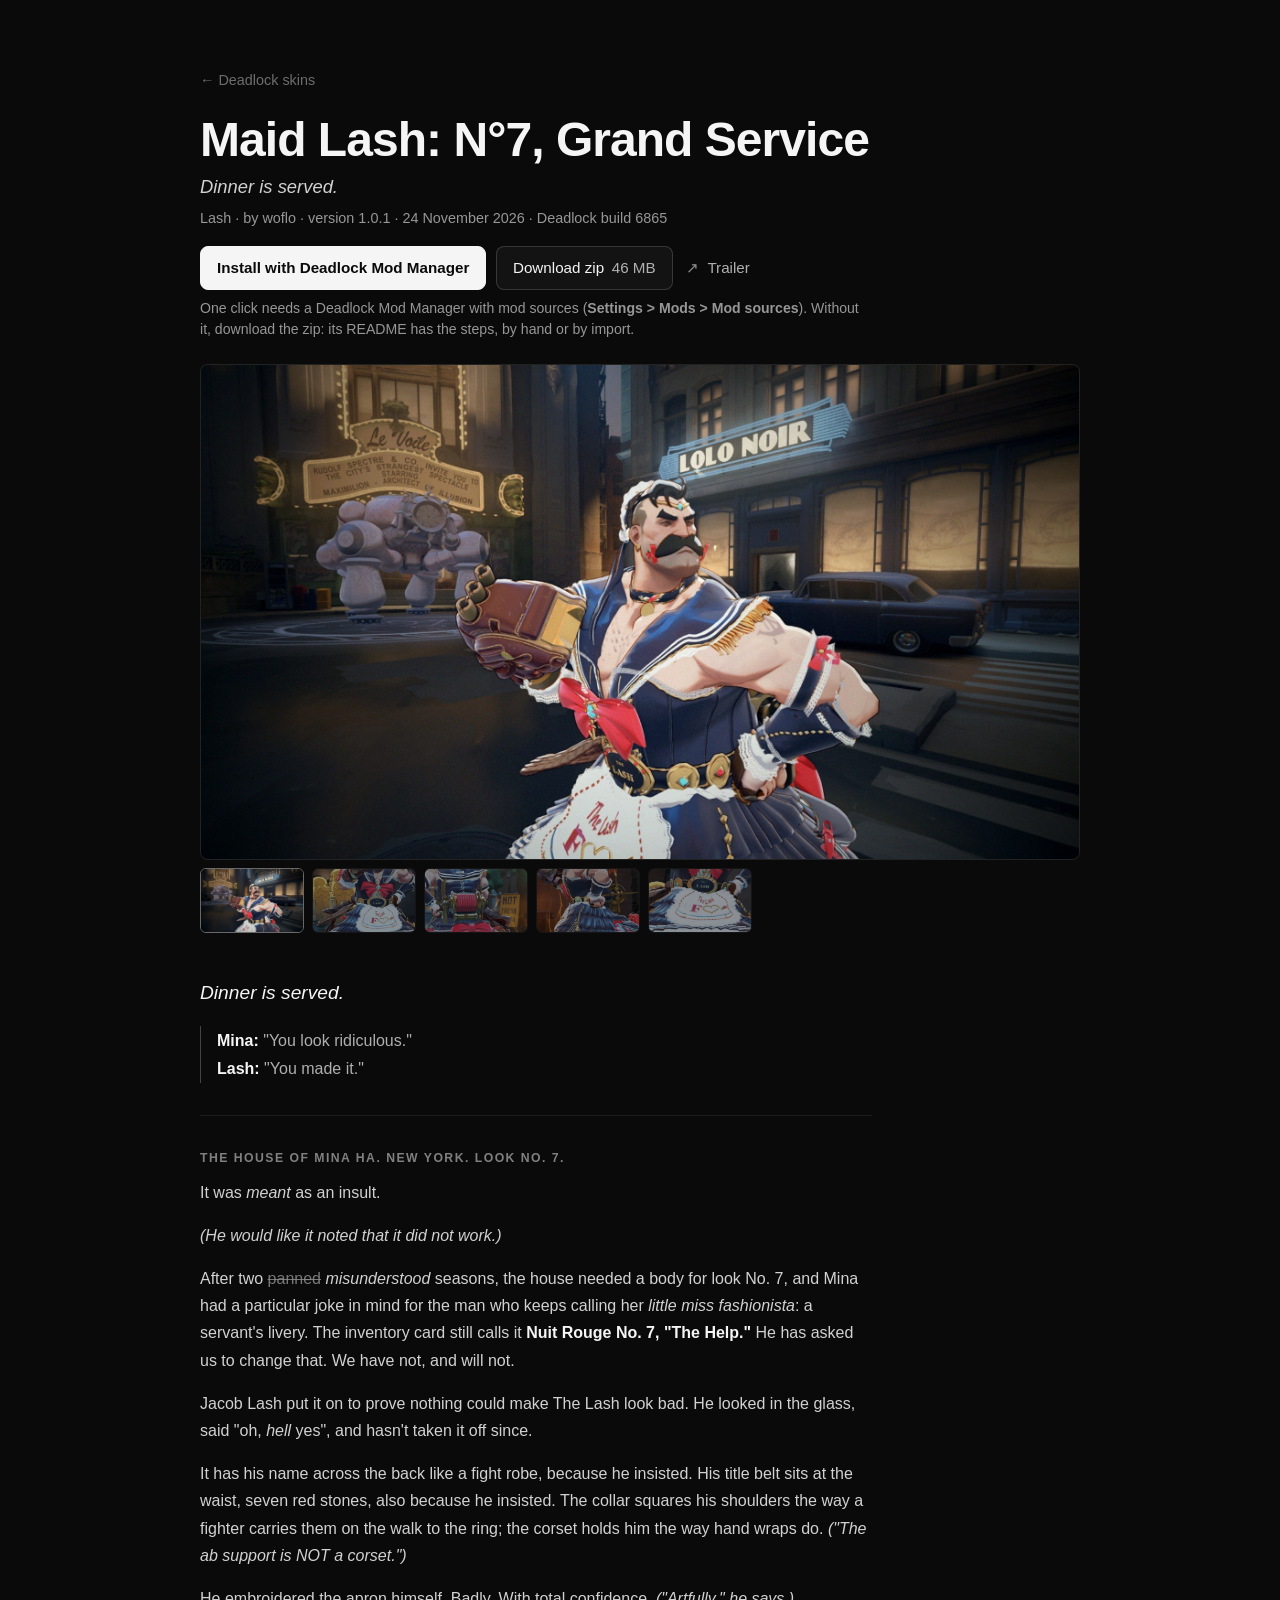
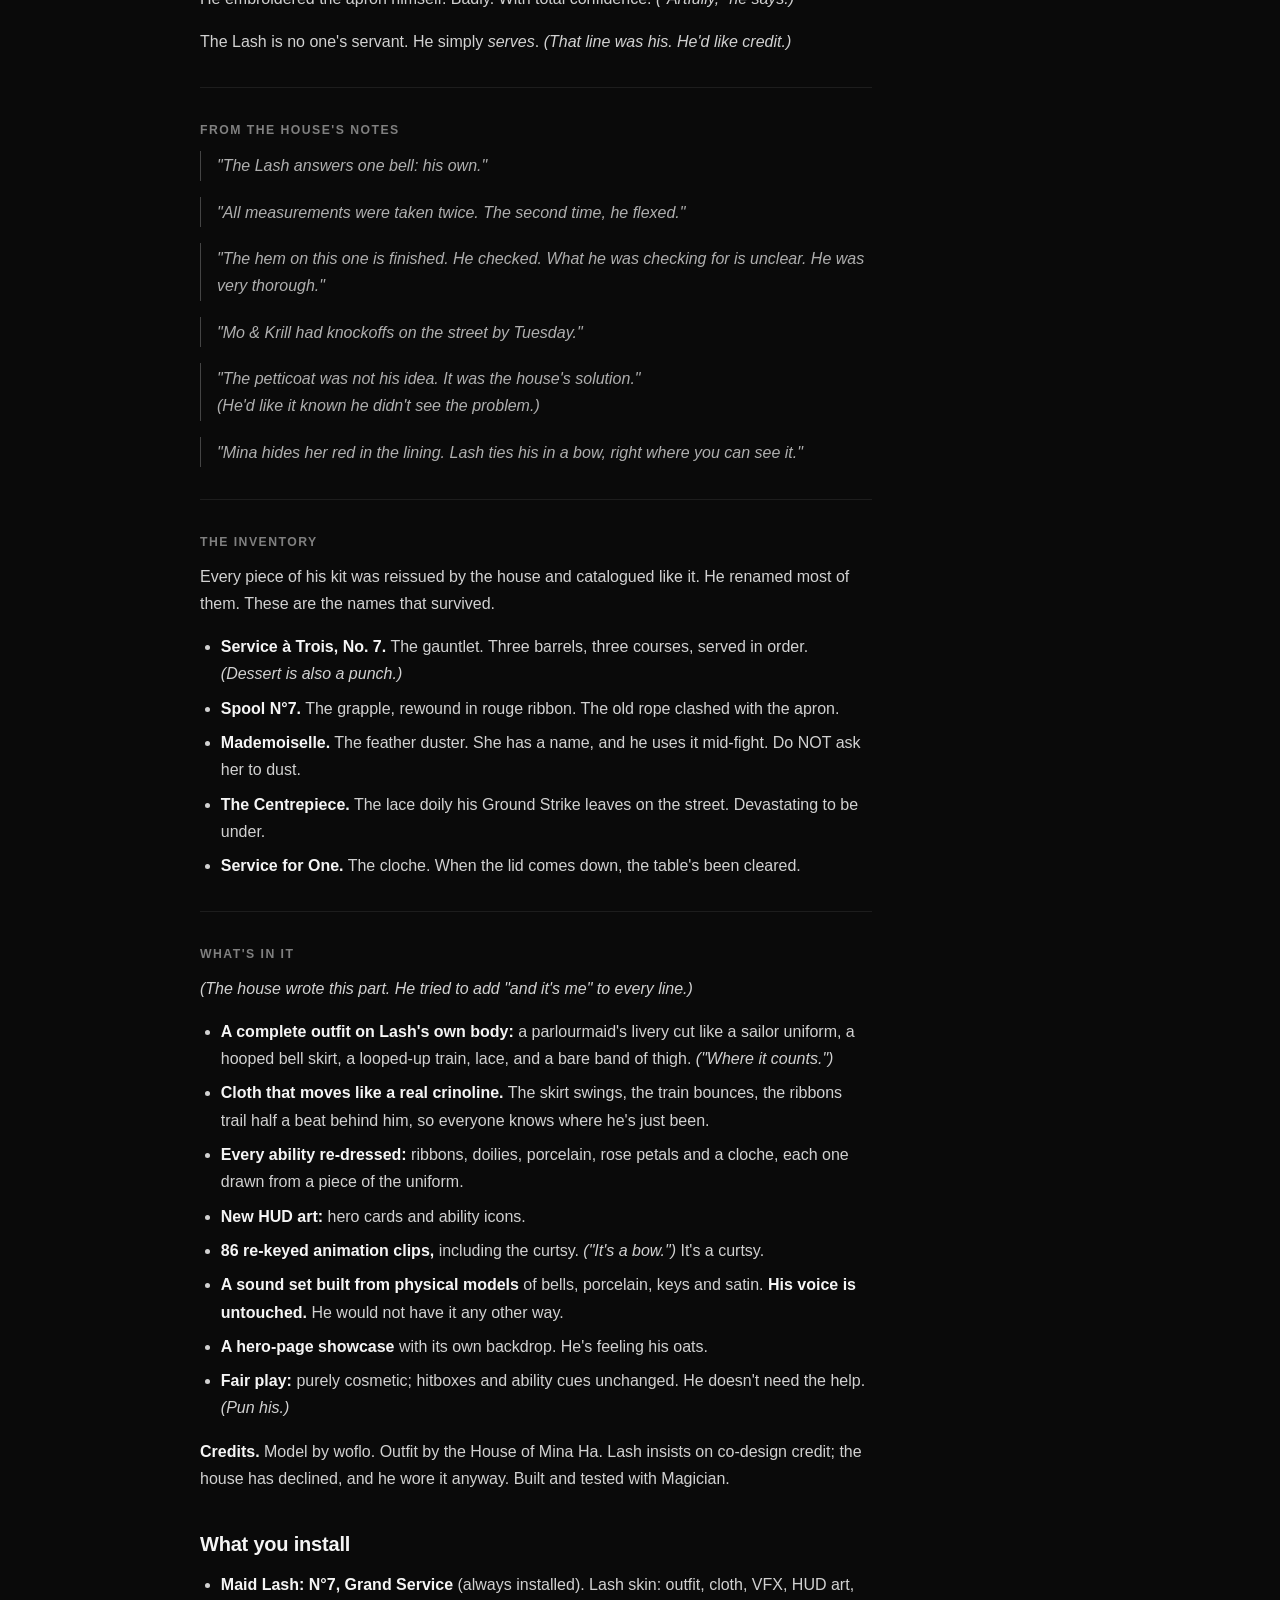
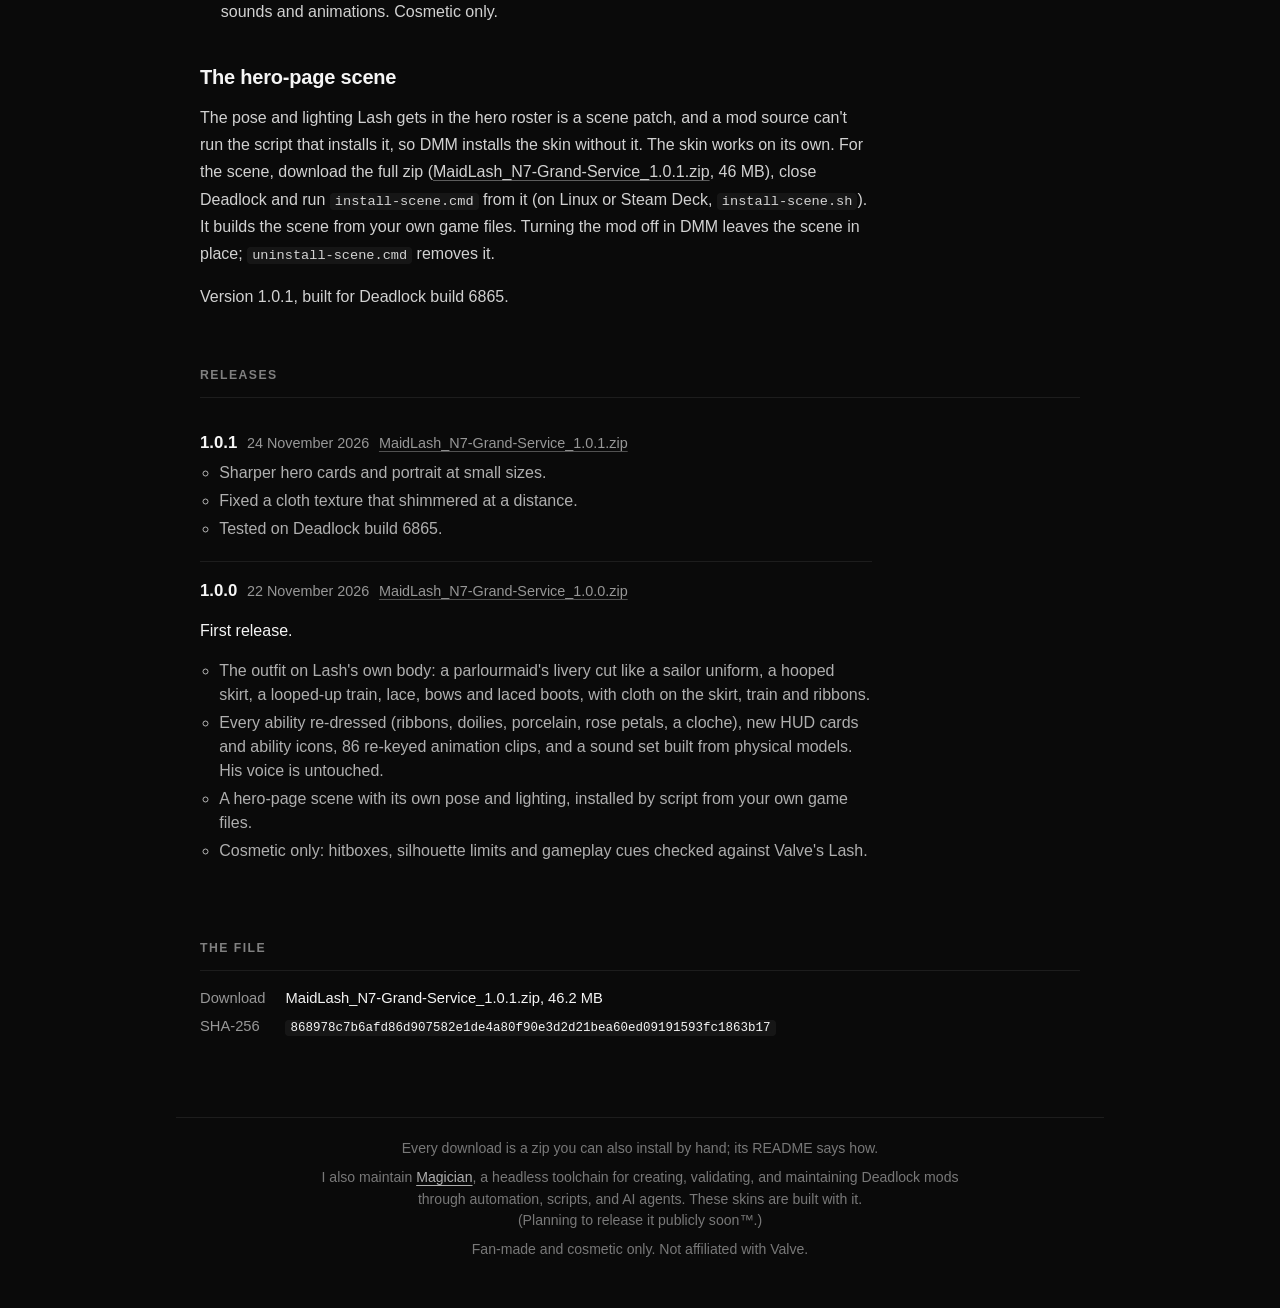
==== maid-lash/index.html @ 2973db97 "Storefront: the site's look, a page per skin, a release feed" ====
<!doctype html>
<html lang="en">
<head>
<meta charset="utf-8">
<meta name="viewport" content="width=device-width, initial-scale=1">
<title>Maid Lash: N°7, Grand Service | Deadlock skins</title>
<meta name="description" content="Lash, dressed for service: a sailor-collar bodice, a hooped skirt, an apron he embroidered himself, red bows and laced boots. The cloth moves, and his abilities, HUD cards, sounds and animations carry the same theme.">
<link rel="canonical" href="https://woflo.dev/deadlock-skins/maid-lash/">
<meta property="og:title" content="Maid Lash: N°7, Grand Service | Deadlock skins">
<meta property="og:description" content="Lash, dressed for service: a sailor-collar bodice, a hooped skirt, an apron he embroidered himself, red bows and laced boots. The cloth moves, and his abilities, HUD cards, sounds and animations carry the same theme.">
<meta property="og:url" content="https://woflo.dev/deadlock-skins/maid-lash/">
<meta property="og:type" content="website">
<meta property="og:image" content="https://woflo.dev/deadlock-skins/media/maid-lash/cover.jpg">
<meta name="twitter:card" content="summary_large_image">
<link rel="icon" href="../media/icon.jpg">
<link rel="alternate" type="application/atom+xml" title="Releases" href="../feed.xml">
<style>
:root { --bg: #f6f4ef; --surface: #ffffff; --ink: #1d1b18; --muted: #6b665d; --line: #e2ddd3; --accent: #9a3b1f;
  --accent-ink: #ffffff; --soft: #efe9de; --font: system-ui, -apple-system, "Segoe UI", Roboto, sans-serif;
  --mono: ui-monospace, "Cascadia Mono", Consolas, monospace; --width: 58rem; --prose: 42rem; --radius: 8px;
  color-scheme: light dark; }
@media (prefers-color-scheme: dark) { :root { --bg: #15140f; --surface: #1f1d17; --ink: #ece7dc; --muted: #a29b8d;
  --line: #34312a; --accent: #e07a4f; --accent-ink: #15140f; --soft: #2a2720; } }
* { box-sizing: border-box; }
html { -webkit-text-size-adjust: 100%; }
body { margin: 0; background: var(--bg); color: var(--ink); font: 16px/1.55 var(--font); }
img { max-width: 100%; height: auto; display: block; }
a { color: inherit; text-underline-offset: 0.2em; }
a:focus-visible, summary:focus-visible { outline: 2px solid var(--accent); outline-offset: 3px; }
.wrap { width: 100%; max-width: var(--width); margin-inline: auto; padding-inline: clamp(1rem, 4vw, 1.5rem); }
main { padding-block: 2.5rem 4rem; }
.crumb { font-size: 0.9rem; color: var(--muted); margin: 0 0 1.25rem; }
.crumb a { text-decoration: none; }
.crumb a:hover { text-decoration: underline; }
.page-title { font-size: clamp(2rem, 1.5rem + 2vw, 3rem); line-height: 1.15; letter-spacing: -0.02em; margin: 0 0 0.35rem;
  text-wrap: balance; }
.tagline { font-size: 1.15rem; font-style: italic; margin: 0 0 0.5rem; }
.lede { color: var(--muted); max-width: var(--prose); margin: 0 0 0.5rem; }
.meta { color: var(--muted); font-size: 0.9rem; font-variant-numeric: tabular-nums; margin: 0; }
.sec { margin-top: 3rem; }
.sec-head { margin-bottom: 1rem; padding-bottom: 0.75rem; border-bottom: 1px solid var(--line); }
.sec-title { font-size: 0.78rem; font-weight: 600; letter-spacing: 0.12em; text-transform: uppercase; color: var(--muted); margin: 0; }
.card { display: flex; flex-wrap: wrap; gap: 1.5rem; padding-block: 1.5rem; }
.card + .card { border-top: 1px solid var(--line); }
.card-shot { flex: 0 1 24rem; min-width: min(100%, 16rem); border-radius: var(--radius); overflow: hidden; background: var(--soft);
  aspect-ratio: 16 / 9; }
.card-shot img { width: 100%; height: 100%; object-fit: cover; object-position: 50% 20%; }
.card-body { flex: 1 1 18rem; min-width: 0; }
.card-line { margin: 0 0 0.5rem; display: flex; flex-wrap: wrap; align-items: baseline; gap: 0.15rem 0.45rem; }
.card-title { font-weight: 600; font-size: 1.15rem; text-decoration: none; }
a.card-title:hover { text-decoration: underline; }
.card-text { color: var(--muted); margin: 0 0 1rem; max-width: 60ch; }
.pill { display: inline-flex; align-items: center; gap: 0.35em; padding: 0.1em 0.55em; border: 1px solid var(--line);
  border-radius: calc(var(--radius) * 0.5); font-size: 0.72rem; font-weight: 600; letter-spacing: 0.04em; color: var(--muted);
  white-space: nowrap; }
.actions { display: flex; flex-wrap: wrap; gap: 0.6rem; align-items: center; margin: 1rem 0 0.5rem; }
.btn { display: inline-flex; align-items: center; gap: 0.5em; min-height: 2.75rem; padding: 0.55rem 1rem; border-radius: var(--radius);
  border: 1px solid var(--line); background: var(--surface); color: var(--ink); text-decoration: none; font-weight: 600;
  font-size: 0.95rem; }
.btn:hover { border-color: var(--muted); }
.btn.primary { background: var(--accent); border-color: var(--accent); color: var(--accent-ink); }
.btn .dim { font-weight: 400; opacity: 0.7; }
.more { font-size: 0.95rem; padding: 0.55rem 0.25rem; }
.small { font-size: 0.88rem; color: var(--muted); margin: 0.5rem 0; max-width: var(--prose); }
.url { display: block; padding: 0.6rem 0.75rem; border-radius: var(--radius); background: var(--soft); border: 1px solid var(--line);
  font: 0.85rem/1.4 var(--mono); overflow-wrap: anywhere; user-select: all; max-width: var(--prose); }
code { font: 0.85em var(--mono); background: var(--soft); padding: 1px 5px; border-radius: 4px; overflow-wrap: anywhere; }
.gallery { margin: 1.5rem 0 0; }
.shot { display: block; border-radius: var(--radius); overflow: hidden; background: var(--soft); }
.shot img { width: 100%; max-height: 78vh; object-fit: contain; }
.thumbs { display: flex; gap: 0.5rem; margin-top: 0.5rem; overflow-x: auto; padding-bottom: 0.25rem; }
.thumbs a { flex: 0 0 auto; width: 6.5rem; aspect-ratio: 16 / 10; border-radius: calc(var(--radius) * 0.75); overflow: hidden;
  border: 1px solid var(--line); opacity: 0.6; }
.thumbs a:hover, .thumbs a[aria-current="true"] { opacity: 1; border-color: var(--muted); }
.thumbs img { width: 100%; height: 100%; object-fit: cover; object-position: 50% 20%; }
.prose { max-width: var(--prose); margin-top: 2.5rem; }
.prose h2 { font-size: 1.3rem; margin: 2.2rem 0 0.6rem; }
.prose h3 { font-size: 1.05rem; margin: 2rem 0 0.6rem; }
.prose h4 { font-size: 1.1rem; font-weight: 500; margin: 0 0 1rem; }
.prose p { margin: 0 0 1rem; }
.prose ul, .prose ol { margin: 0 0 1rem; padding-left: 1.3rem; }
.prose li { margin: 0 0 0.45rem; }
.prose blockquote { margin: 0 0 1rem; padding: 0.1rem 0 0.1rem 1rem; border-left: 2px solid var(--line); color: var(--muted); }
.prose blockquote p { margin: 0; }
.prose hr { border: 0; border-top: 1px solid var(--line); margin: 2rem 0; }
.prose a { text-decoration: underline; }
.releases { list-style: none; margin: 0; padding: 0; max-width: var(--prose); }
.releases > li { padding: 1rem 0; }
.releases > li + li { border-top: 1px solid var(--line); }
.rel-head { margin: 0 0 0.4rem; display: flex; flex-wrap: wrap; gap: 0.15rem 0.6rem; align-items: baseline; }
.rel-head strong { font-size: 1.05rem; }
.releases ul { margin: 0; padding-left: 1.2rem; color: var(--muted); }
.releases li li { margin: 0 0 0.25rem; }
.facts { display: grid; grid-template-columns: max-content minmax(0, 1fr); gap: 0.4rem 1.25rem; margin: 0; max-width: var(--prose);
  font-size: 0.92rem; }
.facts dt { color: var(--muted); }
.facts dd { margin: 0; overflow-wrap: anywhere; }
.foot { margin-top: 1rem; padding-block: 1.5rem 3rem; font-size: 0.88rem; color: var(--muted); border-top: 1px solid var(--line); }
.foot p { margin: 0 0 0.5rem; max-width: var(--prose); }
@media (prefers-reduced-motion: reduce) { * { transition: none !important; animation: none !important; } }
/* woflo.dev: the storefront wears the main site's tokens (src/styles/global.css there). Dark only, like the site. */
@font-face { font-family: "Inter"; src: url("/fonts/InterVariable.woff2") format("woff2"); font-weight: 100 700; font-display: swap; }
:root { color-scheme: dark; --bg: #0A0A0A; --surface: rgb(245 245 245 / 0.04); --ink: #F5F5F5; --ink-rgb: 245 245 245;
  --muted: rgb(245 245 245 / 0.6); --line: rgb(245 245 245 / 0.08); --edge: rgb(245 245 245 / 0.16); --accent: #F5F5F5;
  --accent-ink: #0A0A0A; --soft: #131313; --radius: 0.5rem; --cyan: 0 255 255; --red: 255 0 0;
  --font: "Inter", "Trebuchet MS", "Lucida Grande", "Lucida Sans Unicode", "Lucida Sans", Tahoma, sans-serif;
  --mono: "Cascadia Code", "Fira Code", "JetBrains Mono", ui-monospace, "SF Mono", Menlo, monospace;
  --fringe: -1px 0 0 rgb(var(--cyan) / 0.5), 1px 0 0 rgb(var(--red) / 0.5);
  --fringe-lg: -2px 0 0 rgb(var(--cyan) / 0.7), 2px 0 0 rgb(var(--red) / 0.7);
  --t: 180ms ease-out; }
body { line-height: 1.5; -webkit-font-smoothing: antialiased; font-optical-sizing: auto; }
::selection { background: rgb(var(--cyan) / 0.18); }
a:focus-visible, summary:focus-visible { outline: 2px solid rgb(var(--cyan) / 0.55); outline-offset: 3px; border-radius: 2px; }

main { padding-block: clamp(2.5rem, 2rem + 3vw, 4.5rem) 4rem; }
.page-title { font-weight: 700; }
.tagline { color: rgb(var(--ink-rgb) / 0.85); }
.crumb a { opacity: 0.7; transition: opacity var(--t); }
.crumb a:hover { opacity: 1; text-decoration: none; }
.sec { margin-top: clamp(2rem, 1.5rem + 2.5vw, 3.5rem); }
.sec-title { font-size: 0.765rem; color: rgb(var(--ink-rgb) / 0.5); }

.card { padding-block: clamp(1rem, 0.8rem + 1vw, 1.5rem); animation: fadeUp 300ms cubic-bezier(0.22, 0.61, 0.36, 1) backwards; }
.card:nth-of-type(2) { animation-delay: 50ms; } .card:nth-of-type(3) { animation-delay: 100ms; } .card:nth-of-type(4) { animation-delay: 150ms; }
@keyframes fadeUp { from { opacity: 0; } to { opacity: 1; } }
.card-shot { background: #262626; }
.card-shot img { transition: transform var(--t); }
a.card-shot:hover img, .card:has(a.card-title:hover) .card-shot img { transform: scale(1.02); }
.card-title { font-weight: 500; font-size: 1.1rem; transition: text-shadow var(--t); }
a.card-title:hover { text-decoration: none; text-shadow: var(--fringe); }
.card-text { font-size: clamp(0.8rem, 0.75rem + 0.25vw, 0.9rem); line-height: 1.5; }
.pill { border-color: rgb(var(--ink-rgb) / 0.18); border-radius: 0.1875rem; color: rgb(var(--ink-rgb) / 0.55); text-transform: lowercase;
  user-select: none; font-size: 0.66rem; padding: 0.15em 0.55em; }
.card:not(.soon) .pill::before { content: ""; width: 0.4em; height: 0.4em; border-radius: 50%; background: rgb(var(--cyan) / 0.65);
  box-shadow: 0 0 0.3em rgb(var(--cyan) / 0.18); }
.soon .card-shot { display: grid; place-items: center; }
.soon .card-shot:empty::after { content: "?"; font-size: 3rem; font-weight: 700; color: rgb(var(--ink-rgb) / 0.12); }
.soon .card-shot img { filter: brightness(0.75); }

.btn { border-color: var(--edge); font-weight: 500; transition: border-color var(--t), box-shadow var(--t), background-color var(--t), transform 100ms ease-out; }
.btn:hover { border-color: rgb(var(--ink-rgb) / 0.4); background: rgb(var(--ink-rgb) / 0.07); box-shadow: var(--fringe); }
.btn.primary { font-weight: 600; }
.btn.primary:hover { background: #FFFFFF; border-color: #FFFFFF; box-shadow: var(--fringe-lg); }
.btn:active { transform: scale(0.97); box-shadow: none; }
.more { text-decoration: none; opacity: 0.7; transition: opacity var(--t); }
.more::before { content: "\2197\00a0\00a0"; opacity: 0.8; }
.more:hover { opacity: 1; }
.url, code { background: rgb(var(--ink-rgb) / 0.05); }
.url { border-color: var(--line); color: rgb(var(--ink-rgb) / 0.75); }

.shot { background: #0F0F0F; border: 1px solid var(--line); }
.thumbs a { border-color: var(--line); transition: opacity var(--t), border-color var(--t); }
.thumbs a:hover, .thumbs a[aria-current="true"] { border-color: rgb(var(--ink-rgb) / 0.4); }
.thumbs { scrollbar-width: thin; scrollbar-color: rgb(var(--ink-rgb) / 0.25) transparent; }

.prose { color: rgb(var(--ink-rgb) / 0.85); line-height: 1.7; }
.prose h2, .prose h3, .prose strong { color: var(--ink); }
.prose h2 { font-size: 1.25rem; letter-spacing: -0.01em; }
.prose h3 { font-size: 0.765rem; font-weight: 600; letter-spacing: 0.12em; text-transform: uppercase; color: rgb(var(--ink-rgb) / 0.5); margin-top: 0; }
.prose h4 { font-size: 1.2rem; color: var(--ink); }
.prose blockquote { border-left: 1px solid rgb(var(--ink-rgb) / 0.25); color: rgb(var(--ink-rgb) / 0.7); }
.prose a { text-decoration-color: rgb(var(--ink-rgb) / 0.35); transition: text-decoration-color var(--t); }
.prose a:hover { text-decoration-color: var(--ink); }
.prose s { opacity: 0.55; }
.releases ul { color: rgb(var(--ink-rgb) / 0.7); }
.rel-head a { text-decoration-color: rgb(var(--ink-rgb) / 0.3); }
.rel-head a:hover { color: var(--ink); }

.foot { text-align: center; color: rgb(var(--ink-rgb) / 0.47); padding-block: 1.25rem 2.5rem; }
.foot p { margin-inline: auto; }
.foot a { color: rgb(var(--ink-rgb) / 0.7); transition: color var(--t); }
.foot a:hover { color: var(--ink); }
.foot .aside { white-space: nowrap; }
@media (max-width: 30rem) { .btn { flex: 1 1 100%; justify-content: center; } }</style>
</head>
<body>

<main class="wrap">
<nav class="crumb" aria-label="Breadcrumb"><a href="../">&larr; Deadlock skins</a></nav>
<header class="top">
  <h1 class="page-title">Maid Lash: N°7, Grand Service</h1>
  <p class="tagline">Dinner is served.</p>
  <p class="meta">Lash &middot; by woflo &middot; version 1.0.1 &middot; 24 November 2026 &middot; Deadlock build 6865</p>
</header>
<p class="actions"><a class="btn primary" href="deadlock-mod-manager://sources/install?url=https%3A%2F%2Fwoflo.dev%2Fdeadlock-skins%2Fdmm-source.json&amp;source=woflo-skins&amp;listing=maid-lash">Install with Deadlock Mod Manager</a><a class="btn" href="../files/MaidLash_N7-Grand-Service_1.0.1.zip" download>Download zip <span class="dim">46 MB</span></a><a class="more" href="https://youtu.be/N_zcC4oYzOI">Trailer</a></p>
<p class="small">One click needs a Deadlock Mod Manager with mod sources (<strong>Settings &gt; Mods &gt; Mod sources</strong>).
Without it, download the zip: its README has the steps, by hand or by import.</p>
<figure class="gallery"><a class="shot" href="../media/maid-lash/cover.jpg"><img src="../media/maid-lash/cover.jpg" alt="Maid Lash: N°7, Grand Service, picture 1"></a><div class="thumbs"><a href="../media/maid-lash/cover.jpg" aria-current="true"><img src="../media/maid-lash/cover.jpg" alt="Maid Lash: N°7, Grand Service, picture 1" loading="lazy"></a><a href="../media/maid-lash/lash-front.jpg" aria-current="false"><img src="../media/maid-lash/lash-front.jpg" alt="Maid Lash: N°7, Grand Service, picture 2" loading="lazy"></a><a href="../media/maid-lash/lash-back.jpg" aria-current="false"><img src="../media/maid-lash/lash-back.jpg" alt="Maid Lash: N°7, Grand Service, picture 3" loading="lazy"></a><a href="../media/maid-lash/lash-side.jpg" aria-current="false"><img src="../media/maid-lash/lash-side.jpg" alt="Maid Lash: N°7, Grand Service, picture 4" loading="lazy"></a><a href="../media/maid-lash/lash-apron.jpg" aria-current="false"><img src="../media/maid-lash/lash-apron.jpg" alt="Maid Lash: N°7, Grand Service, picture 5" loading="lazy"></a></div></figure>
<div class="prose">
<h4><em>Dinner is served.</em></h4>
<blockquote><p><strong>Mina:</strong> "You look ridiculous."<br>
<strong>Lash:</strong> "You made it."</p></blockquote>
<hr>
<h3>The House of Mina Ha. New York. Look No. 7.</h3>
<p>It was <em>meant</em> as an insult.</p>
<p><em>(He would like it noted that it did not work.)</em></p>
<p>After two <s>panned</s> <em>misunderstood</em> seasons, the house needed a body for look No. 7, and Mina had a particular joke in mind for the man who keeps calling her <em>little miss fashionista</em>: a servant's livery. The inventory card still calls it <strong>Nuit Rouge No. 7, "The Help."</strong> He has asked us to change that. We have not, and will not.</p>
<p>Jacob Lash put it on to prove nothing could make The Lash look bad. He looked in the glass, said "oh, <em>hell</em> yes", and hasn't taken it off since.</p>
<p>It has his name across the back like a fight robe, because he insisted. His title belt sits at the waist, seven red stones, also because he insisted. The collar squares his shoulders the way a fighter carries them on the walk to the ring; the corset holds him the way hand wraps do. <em>("The ab support is NOT a corset.")</em></p>
<p>He embroidered the apron himself. Badly. With total confidence. <em>("Artfully," he says.)</em></p>
<p>The Lash is no one's servant. He simply <em>serves</em>. <em>(That line was his. He'd like credit.)</em></p>
<hr>
<h3>From the house's notes</h3>
<blockquote><p><em>"The Lash answers one bell: his own."</em></p></blockquote>
<blockquote><p><em>"All measurements were taken twice. The second time, he flexed."</em></p></blockquote>
<blockquote><p><em>"The hem on this one is finished. He checked. What he was checking for is unclear. He was very thorough."</em></p></blockquote>
<blockquote><p><em>"Mo &amp; Krill had knockoffs on the street by Tuesday."</em></p></blockquote>
<blockquote><p><em>"The petticoat was not his idea. It was the house's solution."</em><br>
<em>(He'd like it known he didn't see the problem.)</em></p></blockquote>
<blockquote><p><em>"Mina hides her red in the lining. Lash ties his in a bow, right where you can see it."</em></p></blockquote>
<hr>
<h3>The inventory</h3>
<p>Every piece of his kit was reissued by the house and catalogued like it. He renamed most of them. These are the names that survived.</p>
<ul><li><strong>Service à Trois, No. 7.</strong> The gauntlet. Three barrels, three courses, served in order. <em>(Dessert is also a punch.)</em></li><li><strong>Spool N°7.</strong> The grapple, rewound in rouge ribbon. The old rope clashed with the apron.</li><li><strong>Mademoiselle.</strong> The feather duster. She has a name, and he uses it mid-fight. Do NOT ask her to dust.</li><li><strong>The Centrepiece.</strong> The lace doily his Ground Strike leaves on the street. Devastating to be under.</li><li><strong>Service for One.</strong> The cloche. When the lid comes down, the table's been cleared.</li></ul>
<hr>
<h3>What's in it</h3>
<p><em>(The house wrote this part. He tried to add "and it's me" to every line.)</em></p>
<ul><li><strong>A complete outfit on Lash's own body:</strong> a parlourmaid's livery cut like a sailor uniform, a hooped bell skirt, a looped-up train, lace, and a bare band of thigh. <em>("Where it counts.")</em></li><li><strong>Cloth that moves like a real crinoline.</strong> The skirt swings, the train bounces, the ribbons trail half a beat behind him, so everyone knows where he's just been.</li><li><strong>Every ability re-dressed:</strong> ribbons, doilies, porcelain, rose petals and a cloche, each one drawn from a piece of the uniform.</li><li><strong>New HUD art:</strong> hero cards and ability icons.</li><li><strong>86 re-keyed animation clips,</strong> including the curtsy. <em>("It's a bow.")</em> It's a curtsy.</li><li><strong>A sound set built from physical models</strong> of bells, porcelain, keys and satin. <strong>His voice is untouched.</strong> He would not have it any other way.</li><li><strong>A hero-page showcase</strong> with its own backdrop. He's feeling his oats.</li><li><strong>Fair play:</strong> purely cosmetic; hitboxes and ability cues unchanged. He doesn't need the help. <em>(Pun his.)</em></li></ul>
<p><strong>Credits.</strong> Model by woflo. Outfit by the House of Mina Ha. Lash insists on co-design credit; the house has declined, and he wore it anyway. Built and tested with Magician.</p>
<h2>What you install</h2>
<ul><li><strong>Maid Lash: N°7, Grand Service</strong> (always installed). Lash skin: outfit, cloth, VFX, HUD art, sounds and animations. Cosmetic only.</li></ul>
<h2>The hero-page scene</h2>
<p>The pose and lighting Lash gets in the hero roster is a scene patch, and a mod source can't run the script that installs it, so DMM installs the skin without it. The skin works on its own. For the scene, download the full zip (<a href="https://woflo.dev/deadlock-skins/files/MaidLash_N7-Grand-Service_1.0.1.zip">MaidLash_N7-Grand-Service_1.0.1.zip</a>, 46 MB), close Deadlock and run <code>install-scene.cmd</code> from it (on Linux or Steam Deck, <code>install-scene.sh</code>). It builds the scene from your own game files. Turning the mod off in DMM leaves the scene in place; <code>uninstall-scene.cmd</code> removes it.</p>
<p>Version 1.0.1, built for Deadlock build 6865.</p>
</div>
<section class="sec" aria-labelledby="releases">
  <div class="sec-head"><h2 class="sec-title" id="releases">Releases</h2></div>
  <ol class="releases" reversed><li><p class="rel-head"><strong>1.0.1</strong> <span class="meta">24 November 2026</span> <a class="meta" href="../files/MaidLash_N7-Grand-Service_1.0.1.zip" download>MaidLash_N7-Grand-Service_1.0.1.zip</a></p><ul><li>Sharper hero cards and portrait at small sizes.</li><li>Fixed a cloth texture that shimmered at a distance.</li><li>Tested on Deadlock build 6865.</li></ul></li><li><p class="rel-head"><strong>1.0.0</strong> <span class="meta">22 November 2026</span> <a class="meta" href="../files/MaidLash_N7-Grand-Service_1.0.0.zip" download>MaidLash_N7-Grand-Service_1.0.0.zip</a></p><p>First release.</p><ul><li>The outfit on Lash&#x27;s own body: a parlourmaid&#x27;s livery cut like a sailor uniform, a hooped skirt, a looped-up train, lace, bows and laced boots, with cloth on the skirt, train and ribbons.</li><li>Every ability re-dressed (ribbons, doilies, porcelain, rose petals, a cloche), new HUD cards and ability icons, 86 re-keyed animation clips, and a sound set built from physical models. His voice is untouched.</li><li>A hero-page scene with its own pose and lighting, installed by script from your own game files.</li><li>Cosmetic only: hitboxes, silhouette limits and gameplay cues checked against Valve&#x27;s Lash.</li></ul></li></ol>
</section>
<section class="sec" aria-labelledby="file">
  <div class="sec-head"><h2 class="sec-title" id="file">The file</h2></div>
  <dl class="facts"><dt>Download</dt><dd>MaidLash_N7-Grand-Service_1.0.1.zip, 46.2 MB</dd>
  <dt>SHA-256</dt><dd><code>868978c7b6afd86d907582e1de4a80f90e3d2d21bea60ed09191593fc1863b17</code></dd></dl>
</section>
</main>
<footer class="foot wrap">
<p>Every download is a zip you can also install by hand; its README says how.</p>
<p>I also maintain <a href="https://github.com/worflor/magician">Magician</a>, a headless toolchain for creating, validating, and maintaining Deadlock mods through automation, scripts, and AI agents. These skins are built with it. <span class="aside">(Planning to release it publicly soon&trade;.)</span></p>
<p>Fan-made and cosmetic only. Not affiliated with Valve.</p>
</footer>
<script>
document.querySelectorAll('.gallery').forEach(function (g) {
  var shot = g.querySelector('.shot'), img = shot && shot.querySelector('img');
  if (!img) return;
  g.querySelectorAll('.thumbs a').forEach(function (a) {
    a.addEventListener('click', function (ev) {
      ev.preventDefault();
      img.src = a.href; img.alt = a.querySelector('img').alt; shot.href = a.href;
      g.querySelectorAll('.thumbs a').forEach(function (b) { b.setAttribute('aria-current', b === a ? 'true' : 'false'); });
    });
  });
});
</script>
</body>
</html>
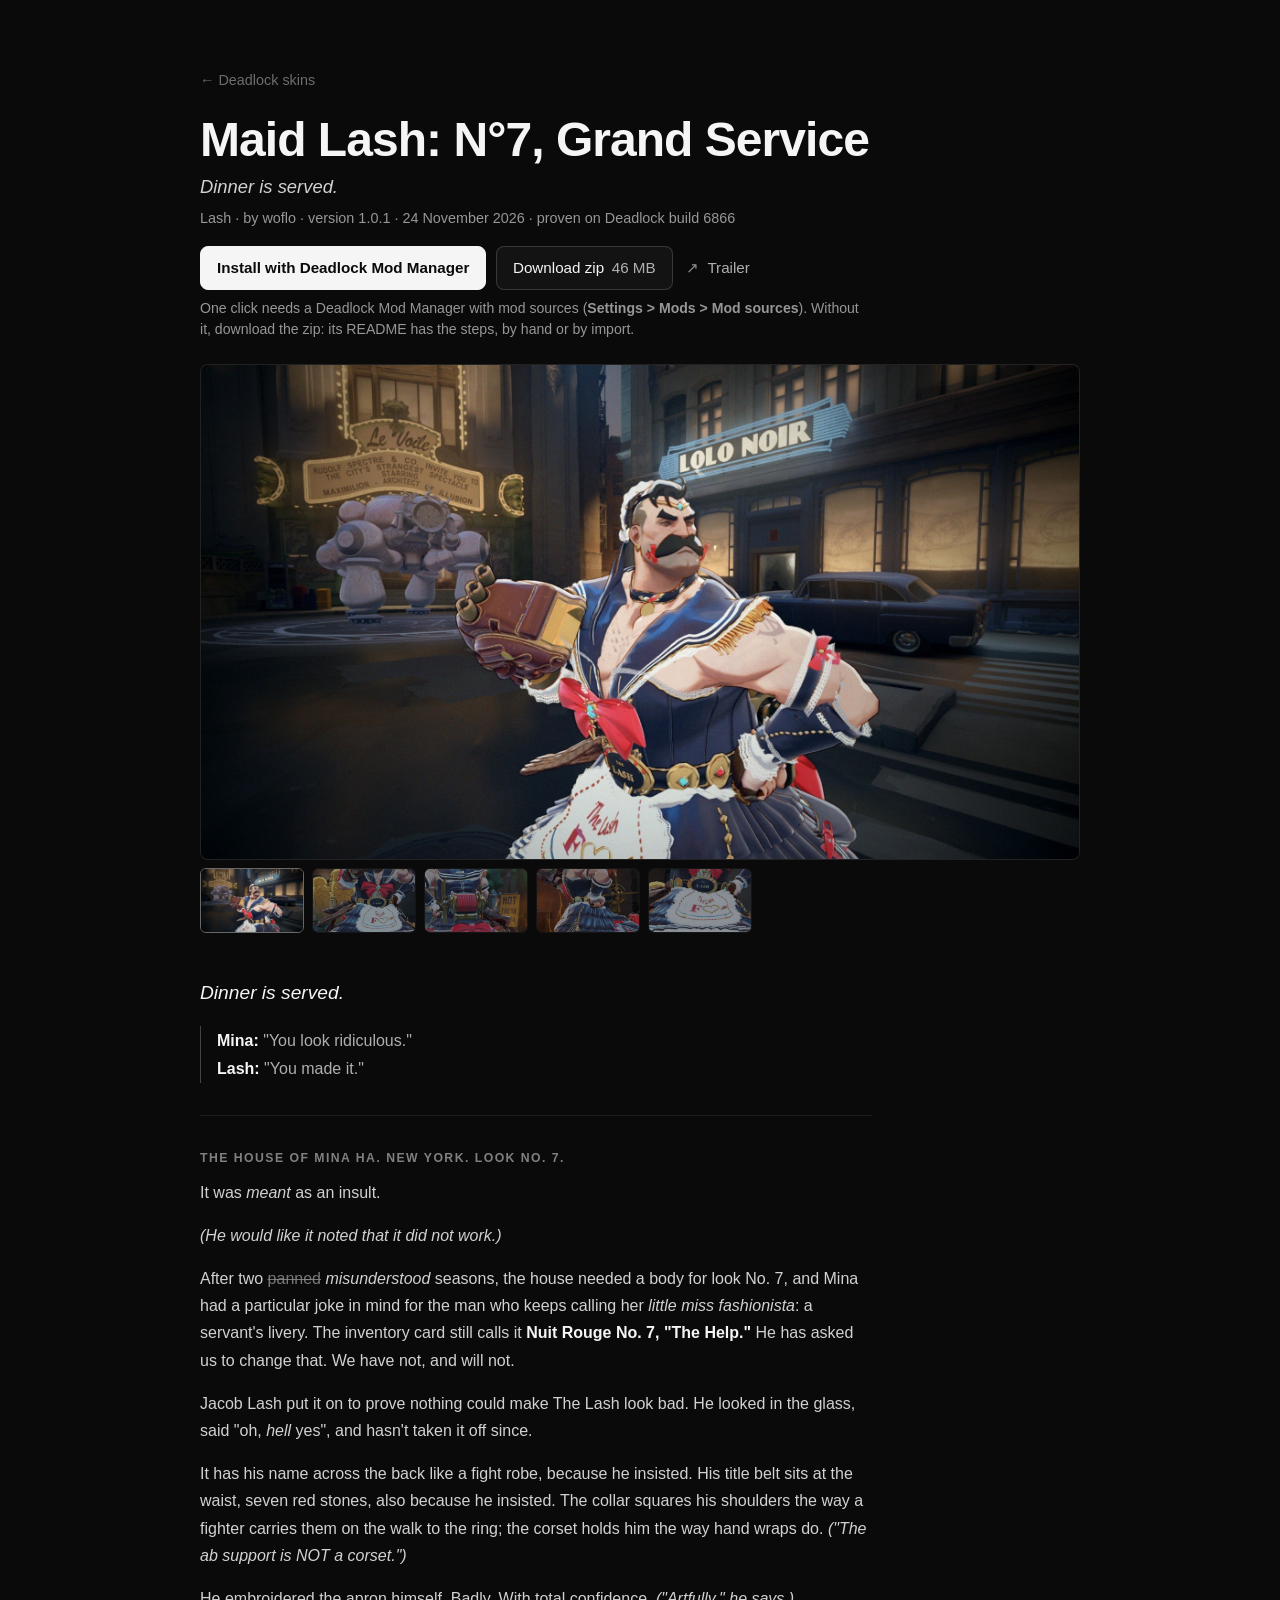
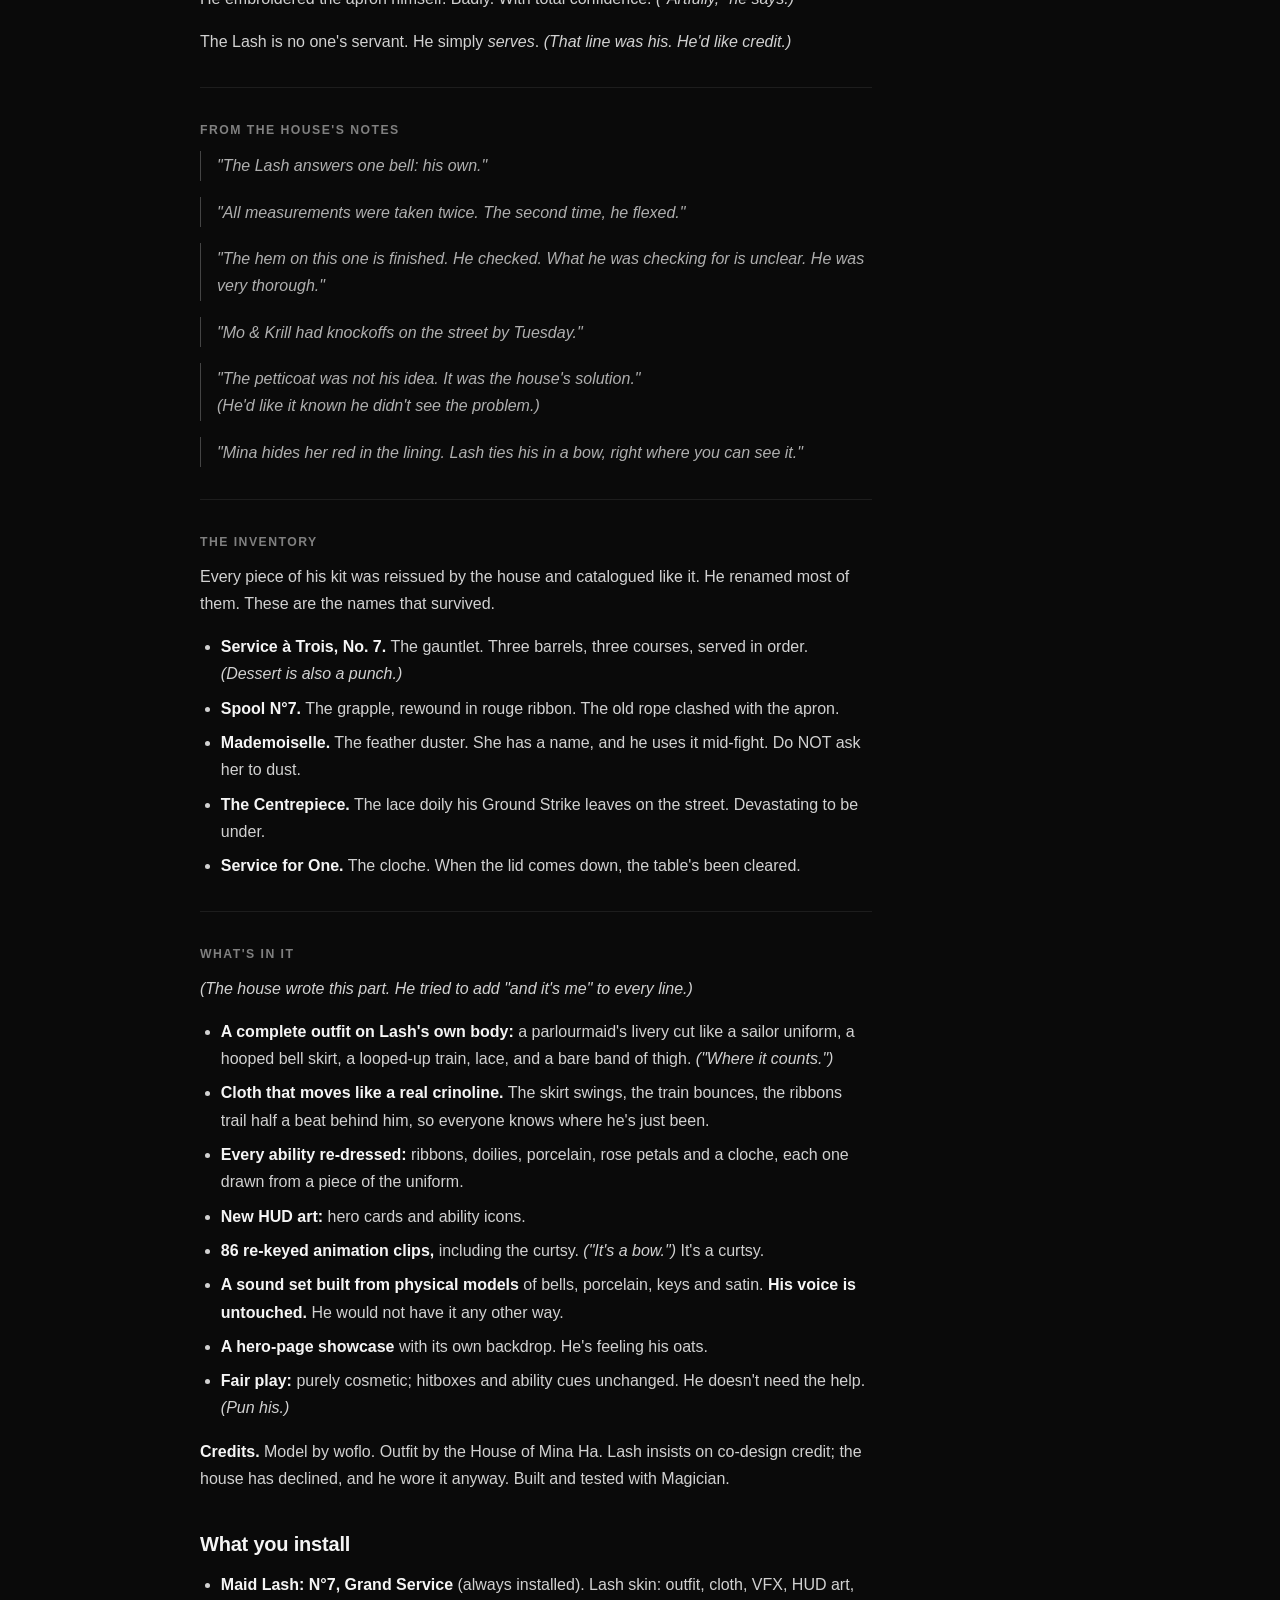
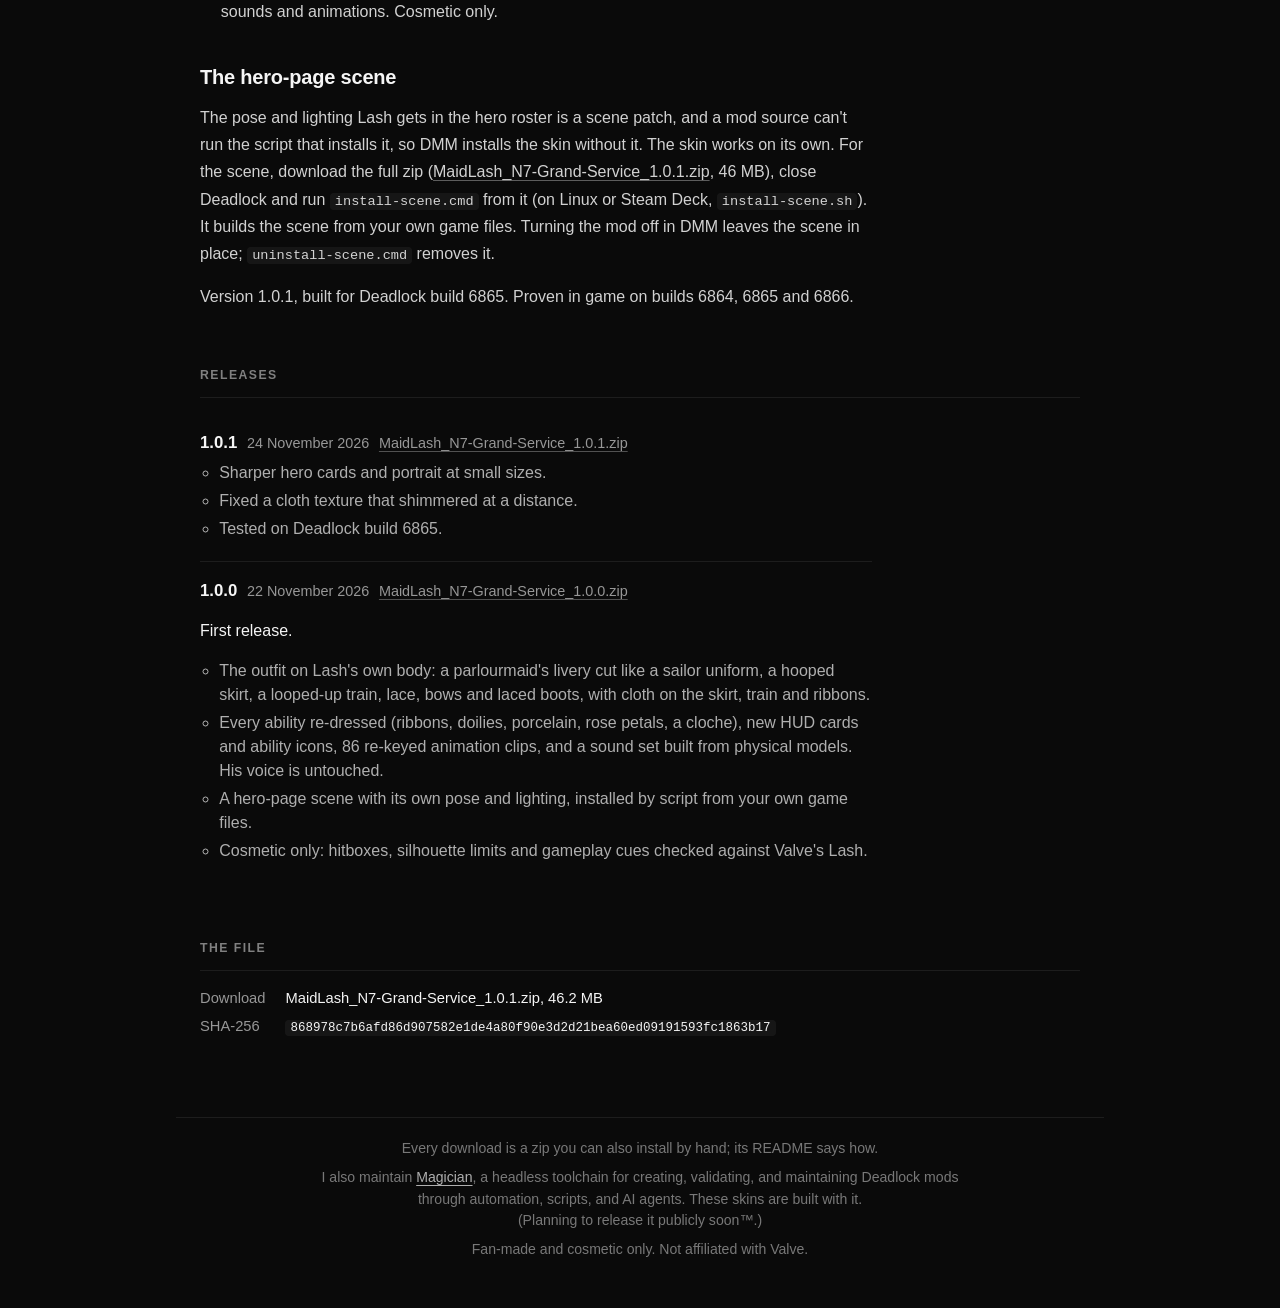
==== commit fe82ebfa: "Maid Lash: proven on Deadlock build 6866" ====
--- a/maid-lash/index.html
+++ b/maid-lash/index.html
@@ -180,7 +180,7 @@
 <header class="top">
   <h1 class="page-title">Maid Lash: N°7, Grand Service</h1>
   <p class="tagline">Dinner is served.</p>
-  <p class="meta">Lash &middot; by woflo &middot; version 1.0.1 &middot; 24 November 2026 &middot; Deadlock build 6865</p>
+  <p class="meta">Lash &middot; by woflo &middot; version 1.0.1 &middot; 24 November 2026 &middot; proven on Deadlock build 6866</p>
 </header>
 <p class="actions"><a class="btn primary" href="deadlock-mod-manager://sources/install?url=https%3A%2F%2Fwoflo.dev%2Fdeadlock-skins%2Fdmm-source.json&amp;source=woflo-skins&amp;listing=maid-lash">Install with Deadlock Mod Manager</a><a class="btn" href="../files/MaidLash_N7-Grand-Service_1.0.1.zip" download>Download zip <span class="dim">46 MB</span></a><a class="more" href="https://youtu.be/N_zcC4oYzOI">Trailer</a></p>
 <p class="small">One click needs a Deadlock Mod Manager with mod sources (<strong>Settings &gt; Mods &gt; Mod sources</strong>).
@@ -221,7 +221,7 @@
 <ul><li><strong>Maid Lash: N°7, Grand Service</strong> (always installed). Lash skin: outfit, cloth, VFX, HUD art, sounds and animations. Cosmetic only.</li></ul>
 <h2>The hero-page scene</h2>
 <p>The pose and lighting Lash gets in the hero roster is a scene patch, and a mod source can't run the script that installs it, so DMM installs the skin without it. The skin works on its own. For the scene, download the full zip (<a href="https://woflo.dev/deadlock-skins/files/MaidLash_N7-Grand-Service_1.0.1.zip">MaidLash_N7-Grand-Service_1.0.1.zip</a>, 46 MB), close Deadlock and run <code>install-scene.cmd</code> from it (on Linux or Steam Deck, <code>install-scene.sh</code>). It builds the scene from your own game files. Turning the mod off in DMM leaves the scene in place; <code>uninstall-scene.cmd</code> removes it.</p>
-<p>Version 1.0.1, built for Deadlock build 6865.</p>
+<p>Version 1.0.1, built for Deadlock build 6865. Proven in game on builds 6864, 6865 and 6866.</p>
 </div>
 <section class="sec" aria-labelledby="releases">
   <div class="sec-head"><h2 class="sec-title" id="releases">Releases</h2></div>
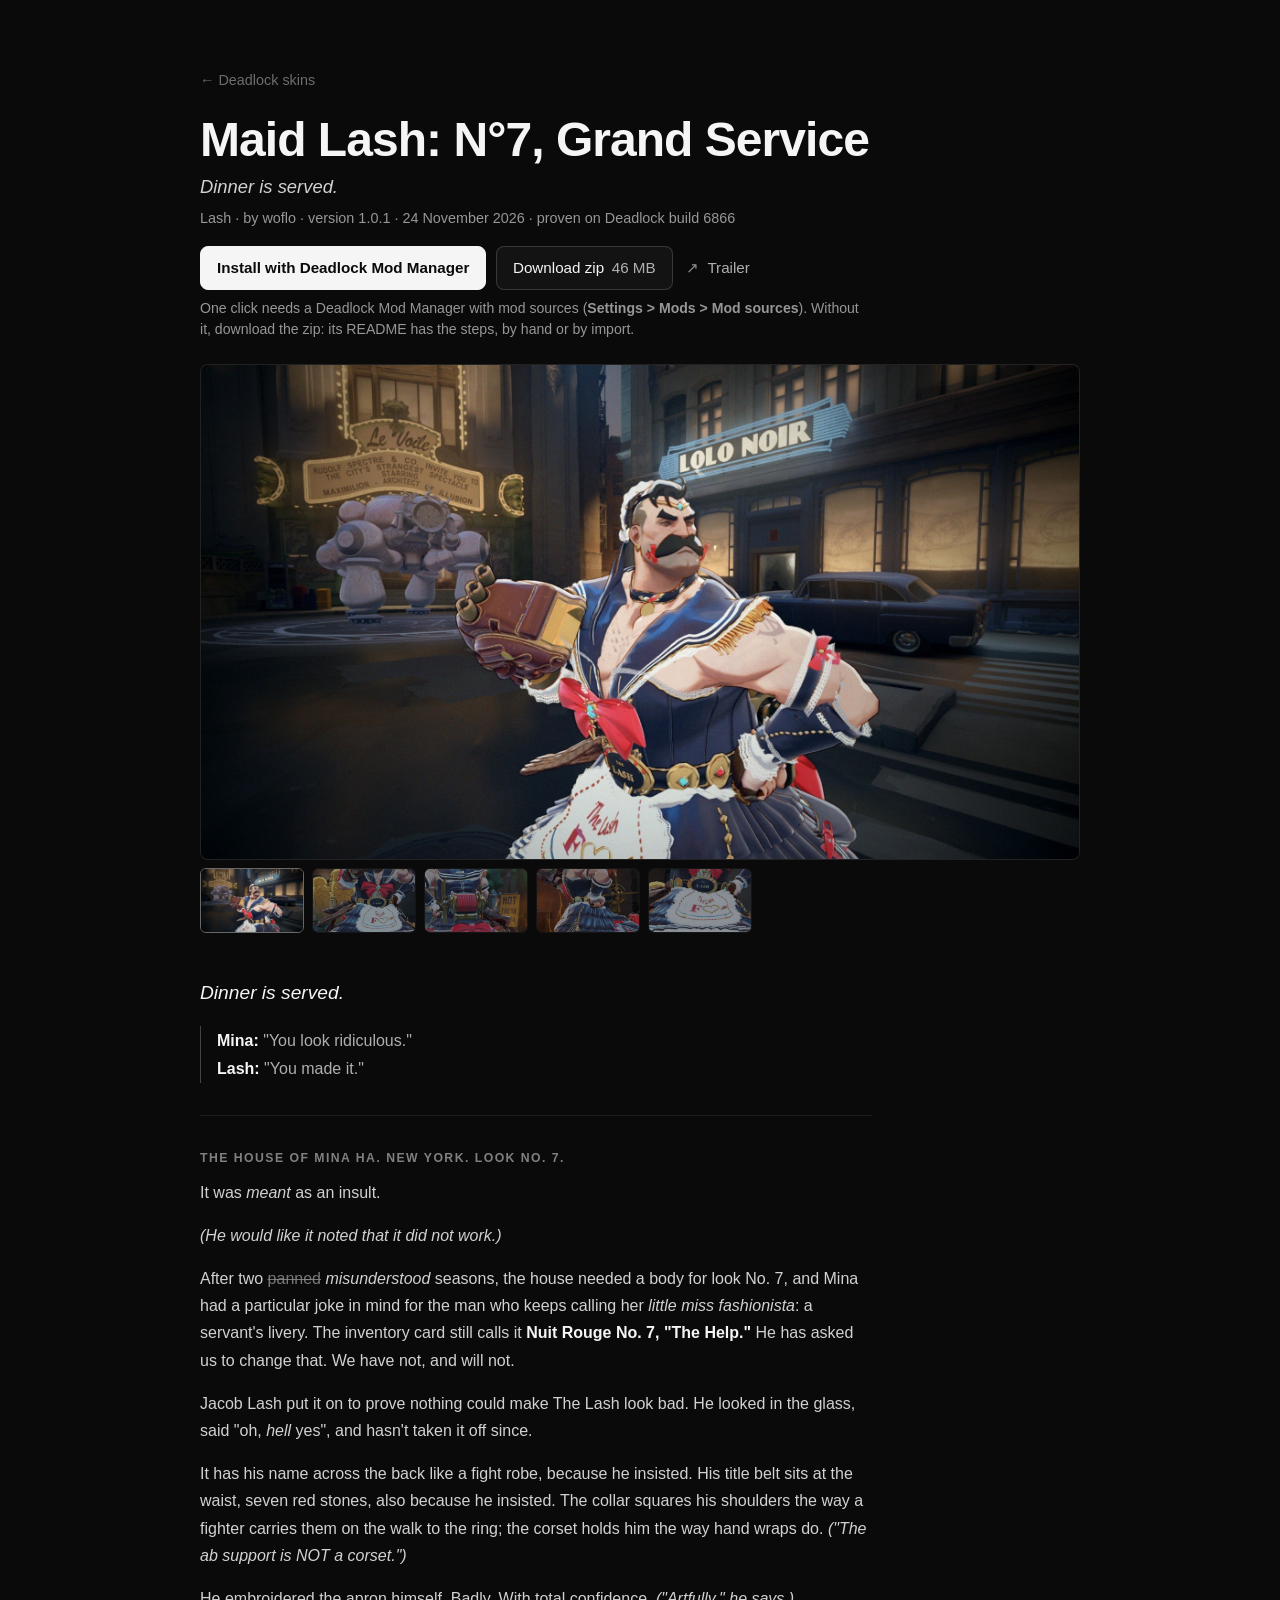
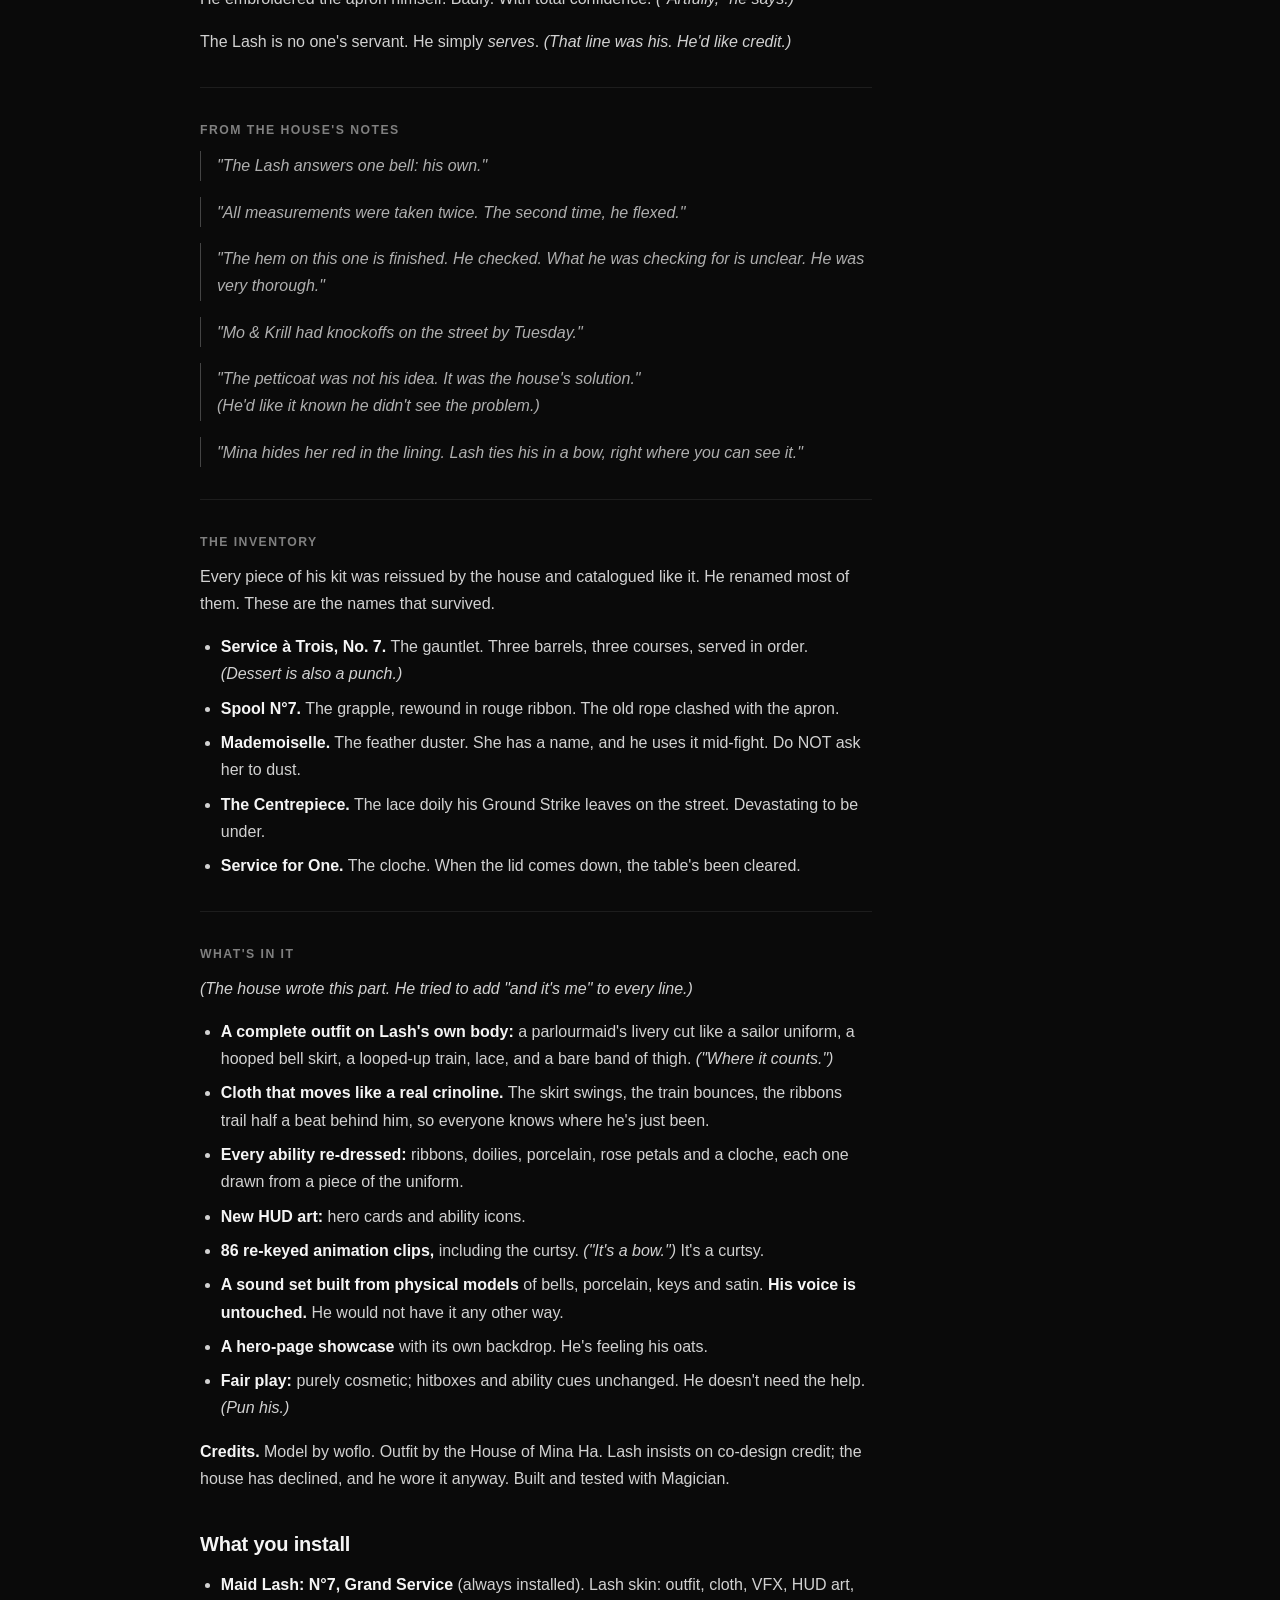
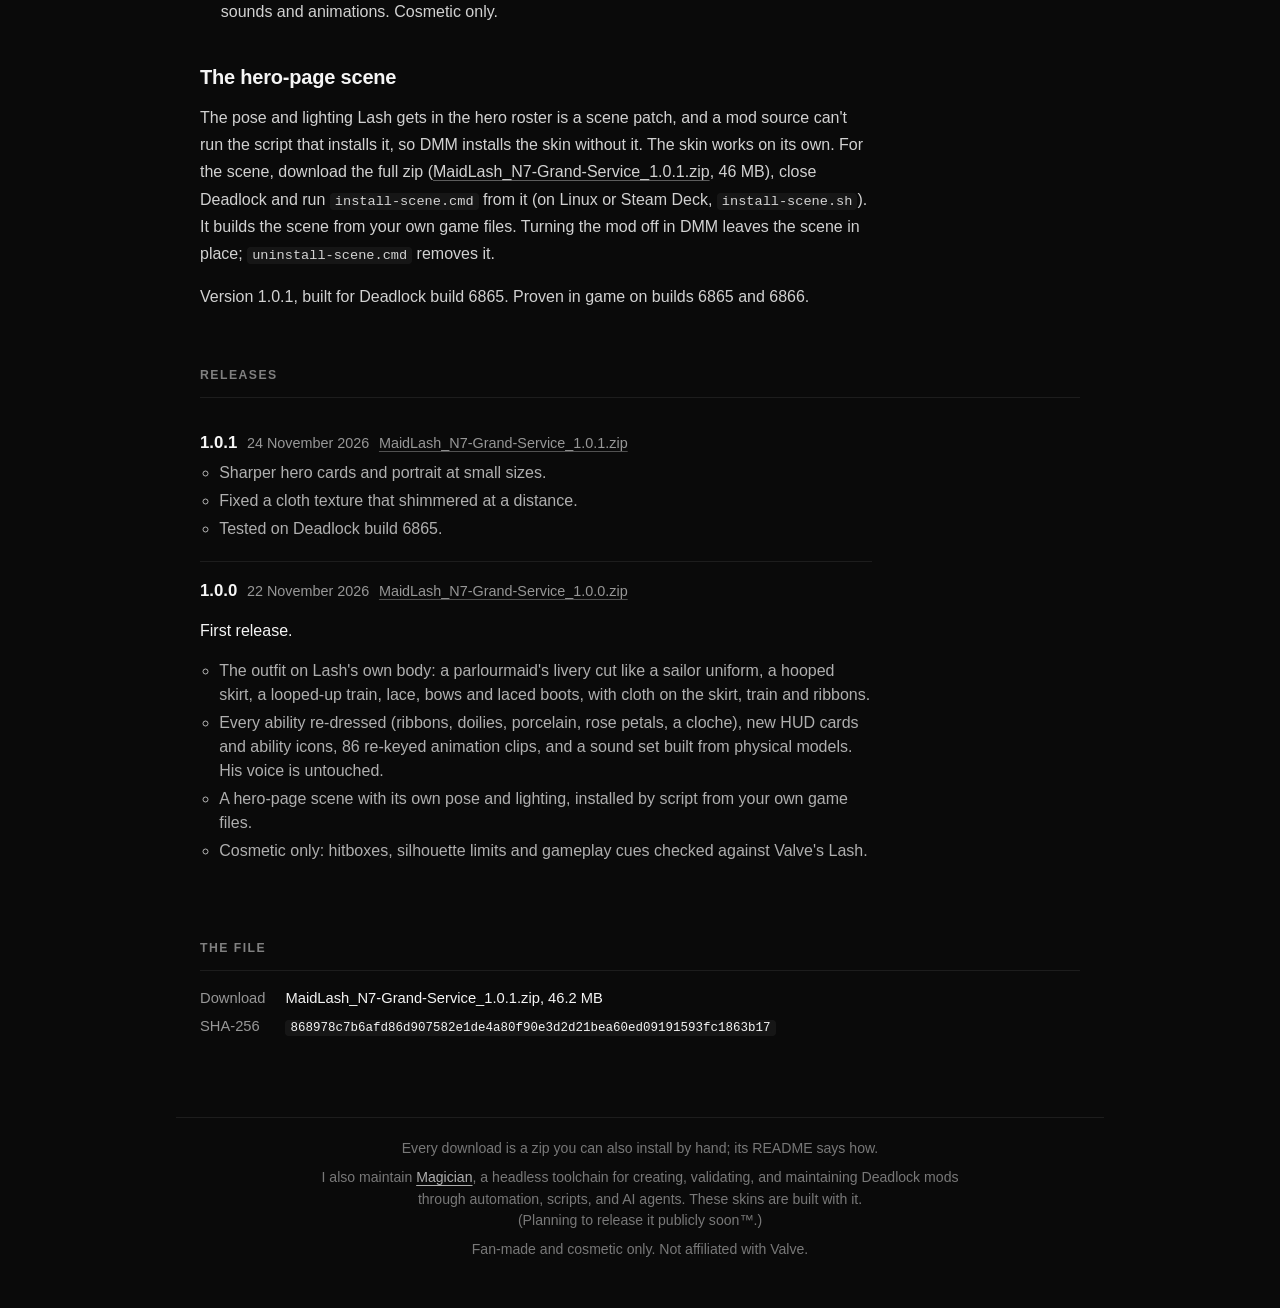
==== commit f9838e32: "Maid Lash 1.0.1: proven on builds 6865 and 6866" ====
--- a/maid-lash/index.html
+++ b/maid-lash/index.html
@@ -221,7 +221,7 @@
 <ul><li><strong>Maid Lash: N°7, Grand Service</strong> (always installed). Lash skin: outfit, cloth, VFX, HUD art, sounds and animations. Cosmetic only.</li></ul>
 <h2>The hero-page scene</h2>
 <p>The pose and lighting Lash gets in the hero roster is a scene patch, and a mod source can't run the script that installs it, so DMM installs the skin without it. The skin works on its own. For the scene, download the full zip (<a href="https://woflo.dev/deadlock-skins/files/MaidLash_N7-Grand-Service_1.0.1.zip">MaidLash_N7-Grand-Service_1.0.1.zip</a>, 46 MB), close Deadlock and run <code>install-scene.cmd</code> from it (on Linux or Steam Deck, <code>install-scene.sh</code>). It builds the scene from your own game files. Turning the mod off in DMM leaves the scene in place; <code>uninstall-scene.cmd</code> removes it.</p>
-<p>Version 1.0.1, built for Deadlock build 6865. Proven in game on builds 6864, 6865 and 6866.</p>
+<p>Version 1.0.1, built for Deadlock build 6865. Proven in game on builds 6865 and 6866.</p>
 </div>
 <section class="sec" aria-labelledby="releases">
   <div class="sec-head"><h2 class="sec-title" id="releases">Releases</h2></div>
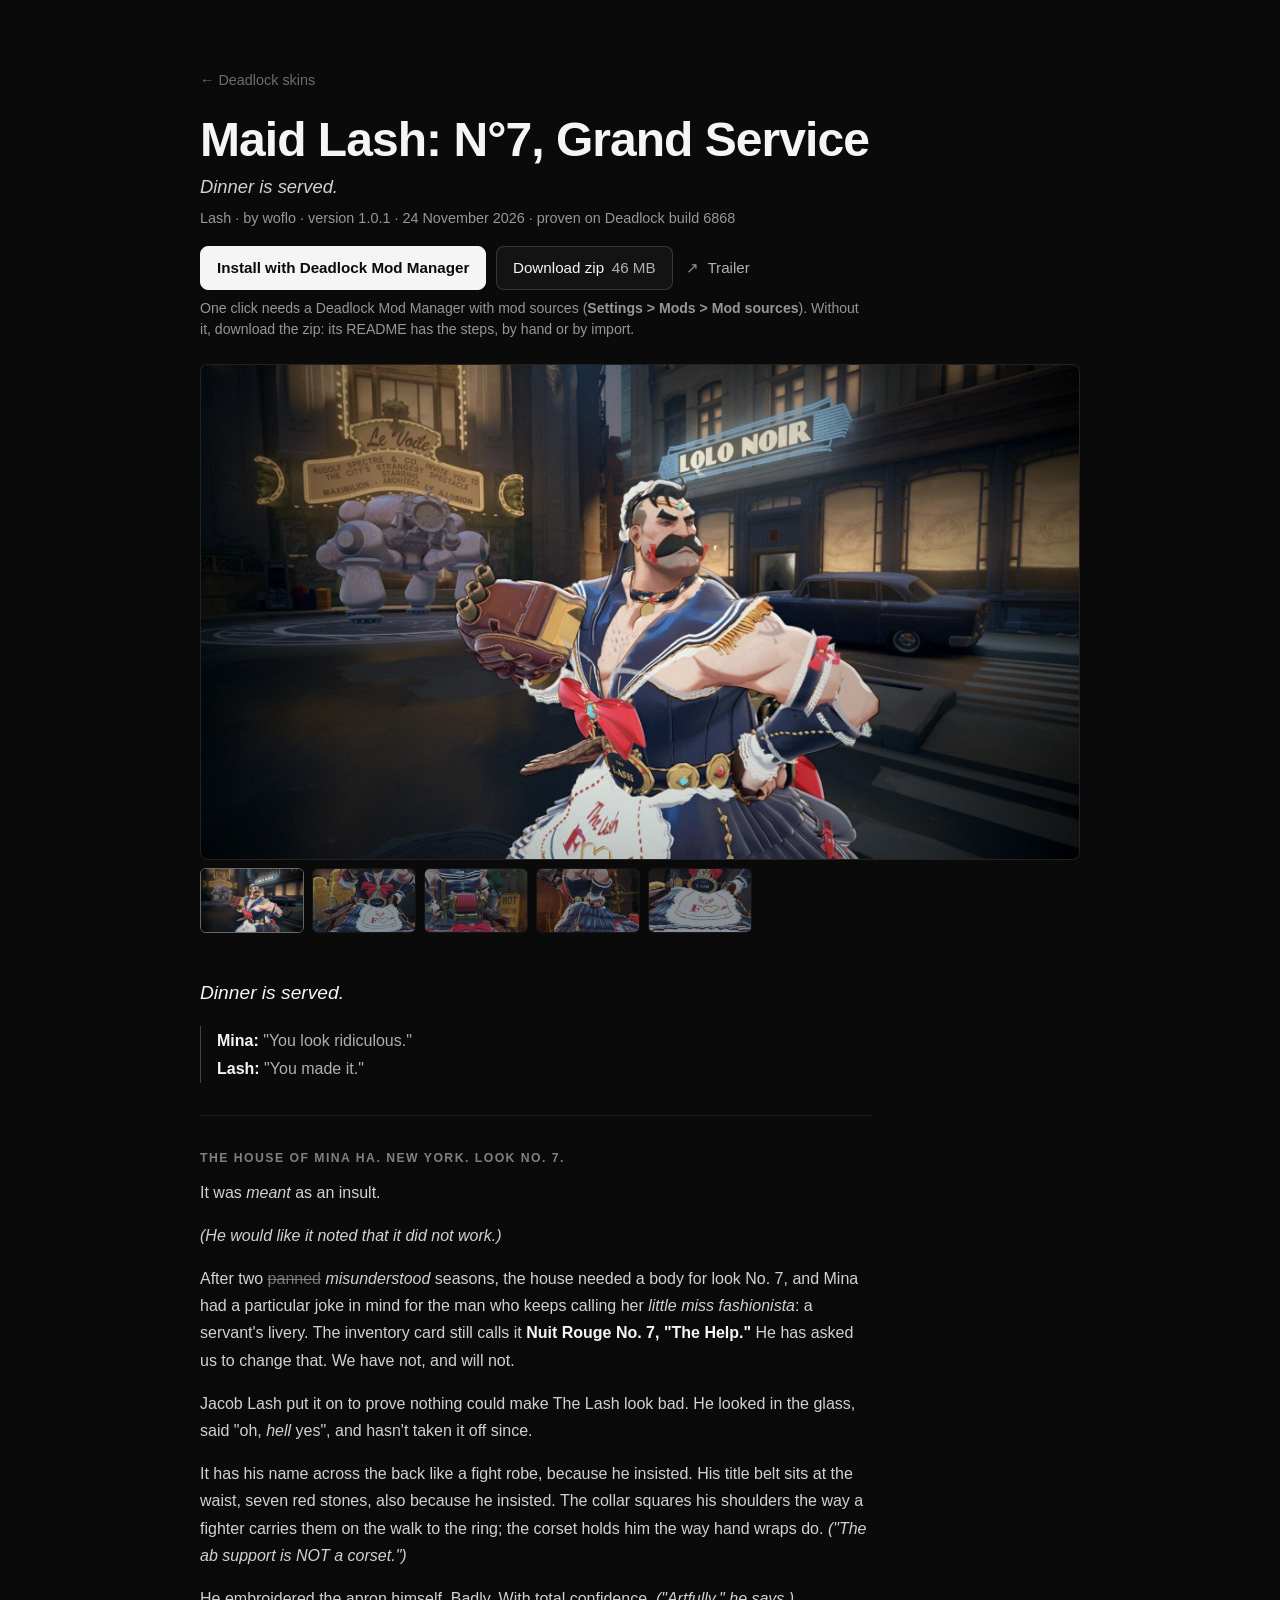
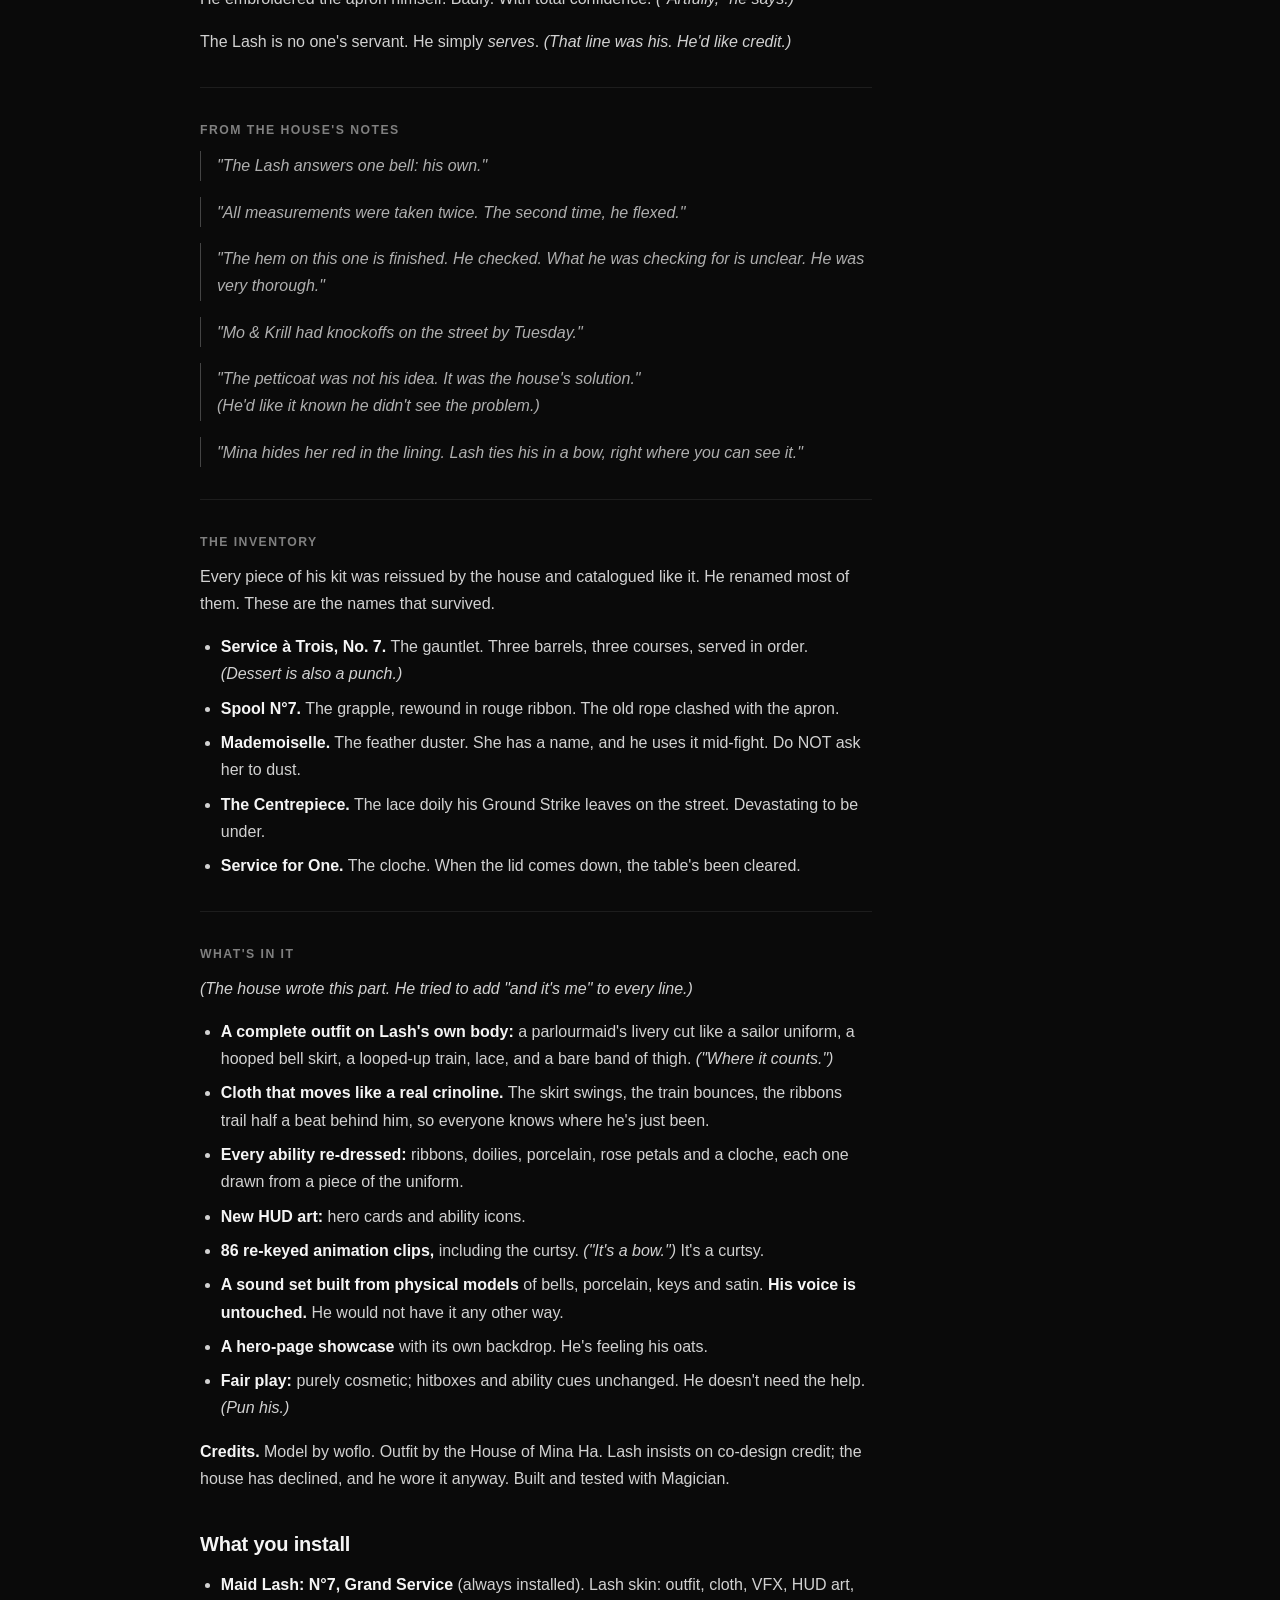
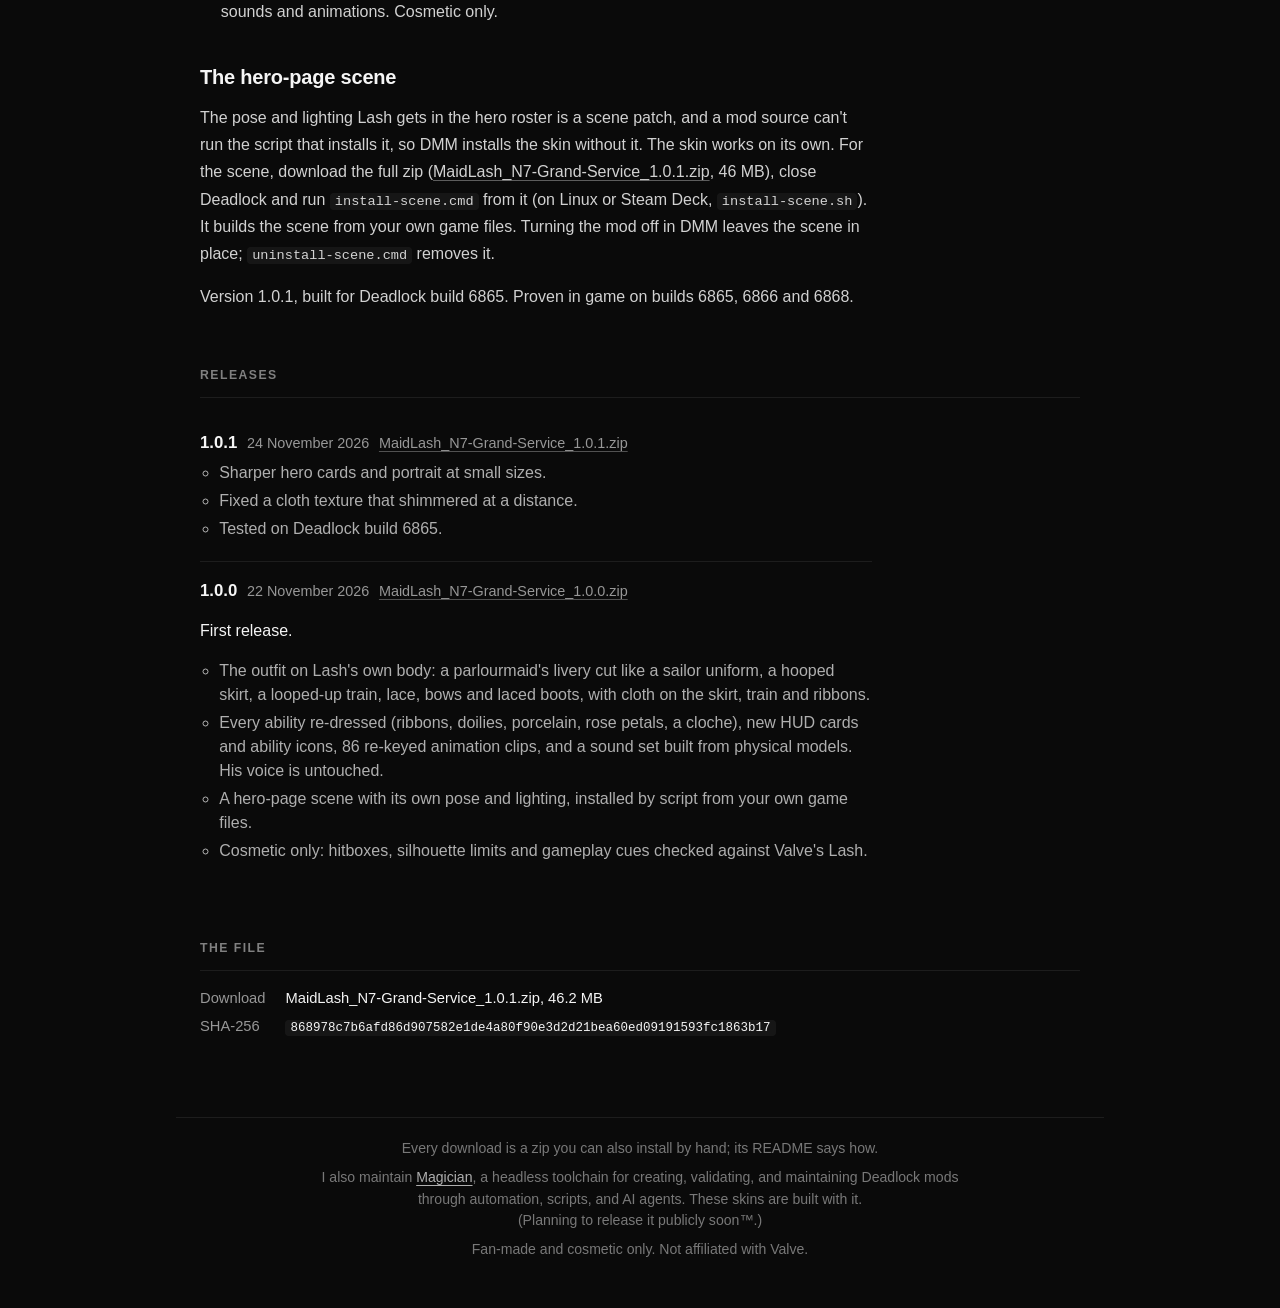
==== commit 91b0da0b: "Maid Lash: proven on Deadlock build 6868" ====
--- a/maid-lash/index.html
+++ b/maid-lash/index.html
@@ -180,7 +180,7 @@
 <header class="top">
   <h1 class="page-title">Maid Lash: N°7, Grand Service</h1>
   <p class="tagline">Dinner is served.</p>
-  <p class="meta">Lash &middot; by woflo &middot; version 1.0.1 &middot; 24 November 2026 &middot; proven on Deadlock build 6866</p>
+  <p class="meta">Lash &middot; by woflo &middot; version 1.0.1 &middot; 24 November 2026 &middot; proven on Deadlock build 6868</p>
 </header>
 <p class="actions"><a class="btn primary" href="deadlock-mod-manager://sources/install?url=https%3A%2F%2Fwoflo.dev%2Fdeadlock-skins%2Fdmm-source.json&amp;source=woflo-skins&amp;listing=maid-lash">Install with Deadlock Mod Manager</a><a class="btn" href="../files/MaidLash_N7-Grand-Service_1.0.1.zip" download>Download zip <span class="dim">46 MB</span></a><a class="more" href="https://youtu.be/N_zcC4oYzOI">Trailer</a></p>
 <p class="small">One click needs a Deadlock Mod Manager with mod sources (<strong>Settings &gt; Mods &gt; Mod sources</strong>).
@@ -221,7 +221,7 @@
 <ul><li><strong>Maid Lash: N°7, Grand Service</strong> (always installed). Lash skin: outfit, cloth, VFX, HUD art, sounds and animations. Cosmetic only.</li></ul>
 <h2>The hero-page scene</h2>
 <p>The pose and lighting Lash gets in the hero roster is a scene patch, and a mod source can't run the script that installs it, so DMM installs the skin without it. The skin works on its own. For the scene, download the full zip (<a href="https://woflo.dev/deadlock-skins/files/MaidLash_N7-Grand-Service_1.0.1.zip">MaidLash_N7-Grand-Service_1.0.1.zip</a>, 46 MB), close Deadlock and run <code>install-scene.cmd</code> from it (on Linux or Steam Deck, <code>install-scene.sh</code>). It builds the scene from your own game files. Turning the mod off in DMM leaves the scene in place; <code>uninstall-scene.cmd</code> removes it.</p>
-<p>Version 1.0.1, built for Deadlock build 6865. Proven in game on builds 6865 and 6866.</p>
+<p>Version 1.0.1, built for Deadlock build 6865. Proven in game on builds 6865, 6866 and 6868.</p>
 </div>
 <section class="sec" aria-labelledby="releases">
   <div class="sec-head"><h2 class="sec-title" id="releases">Releases</h2></div>
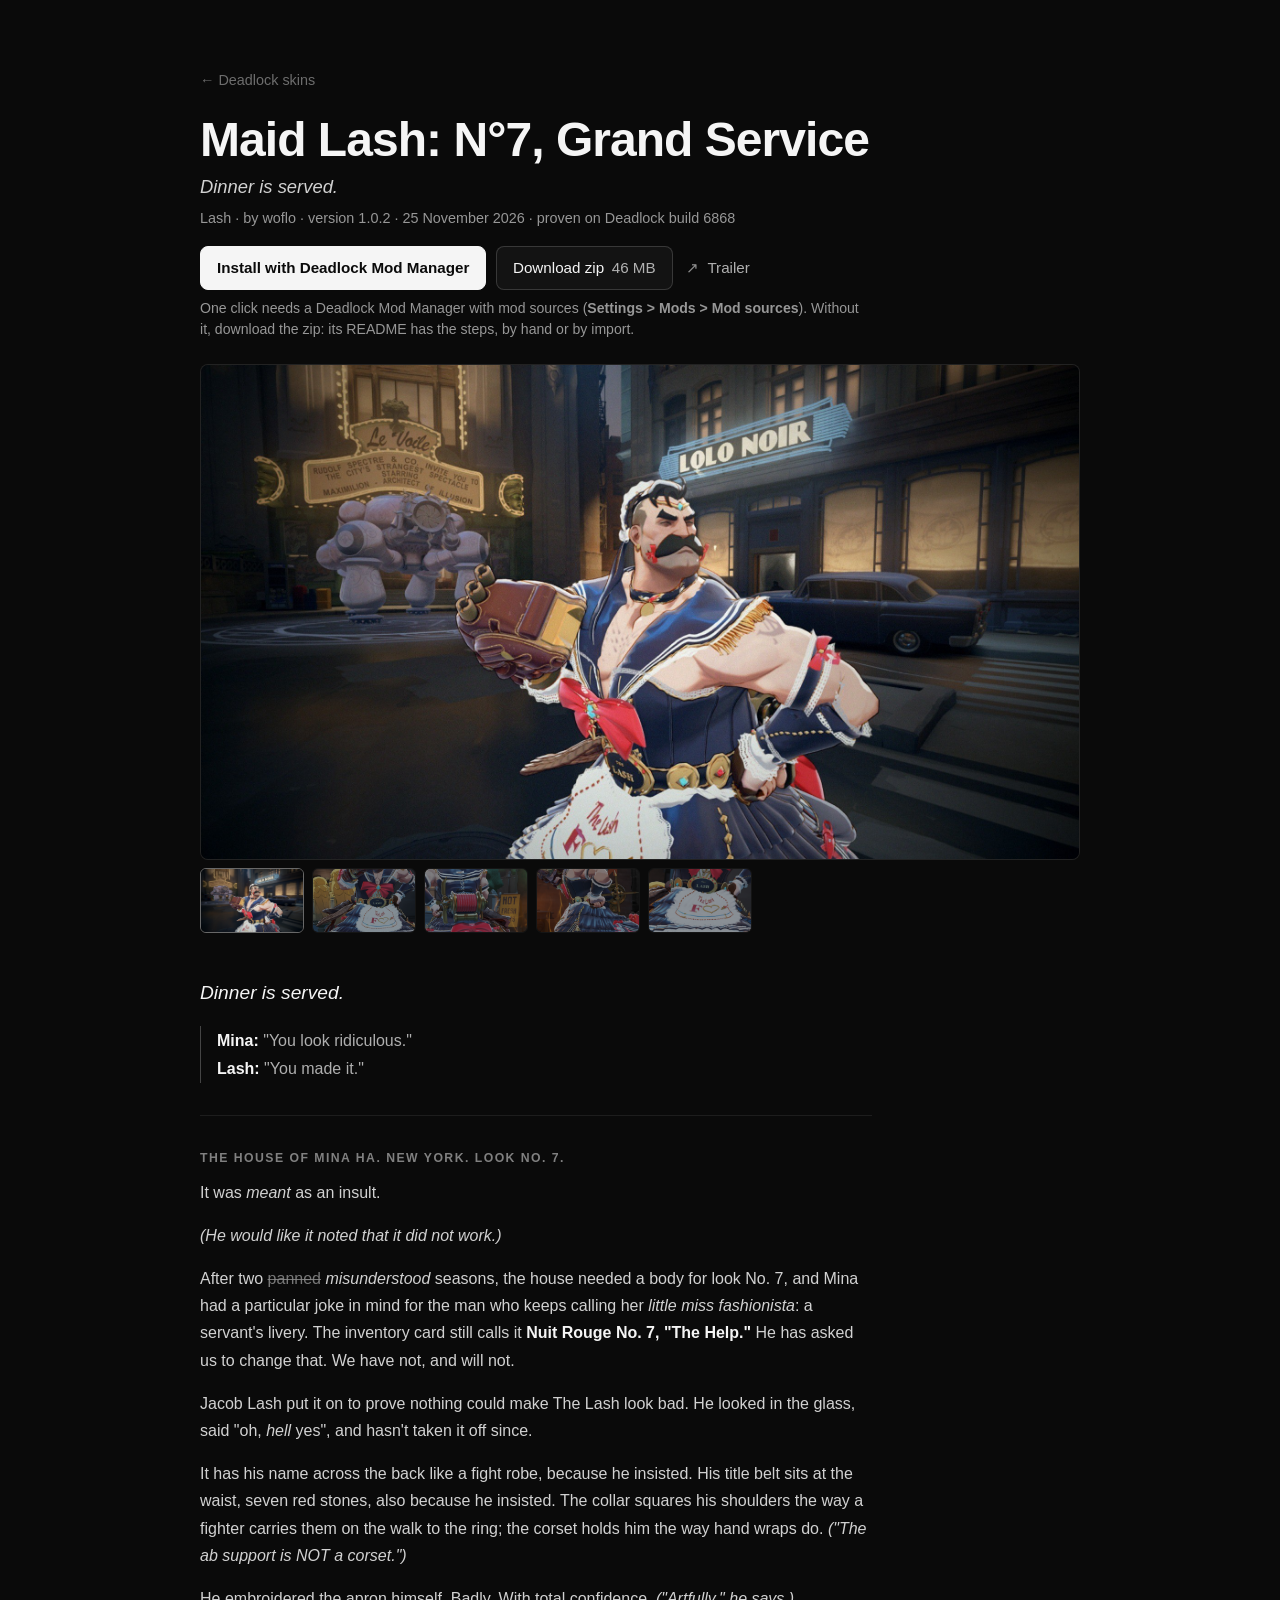
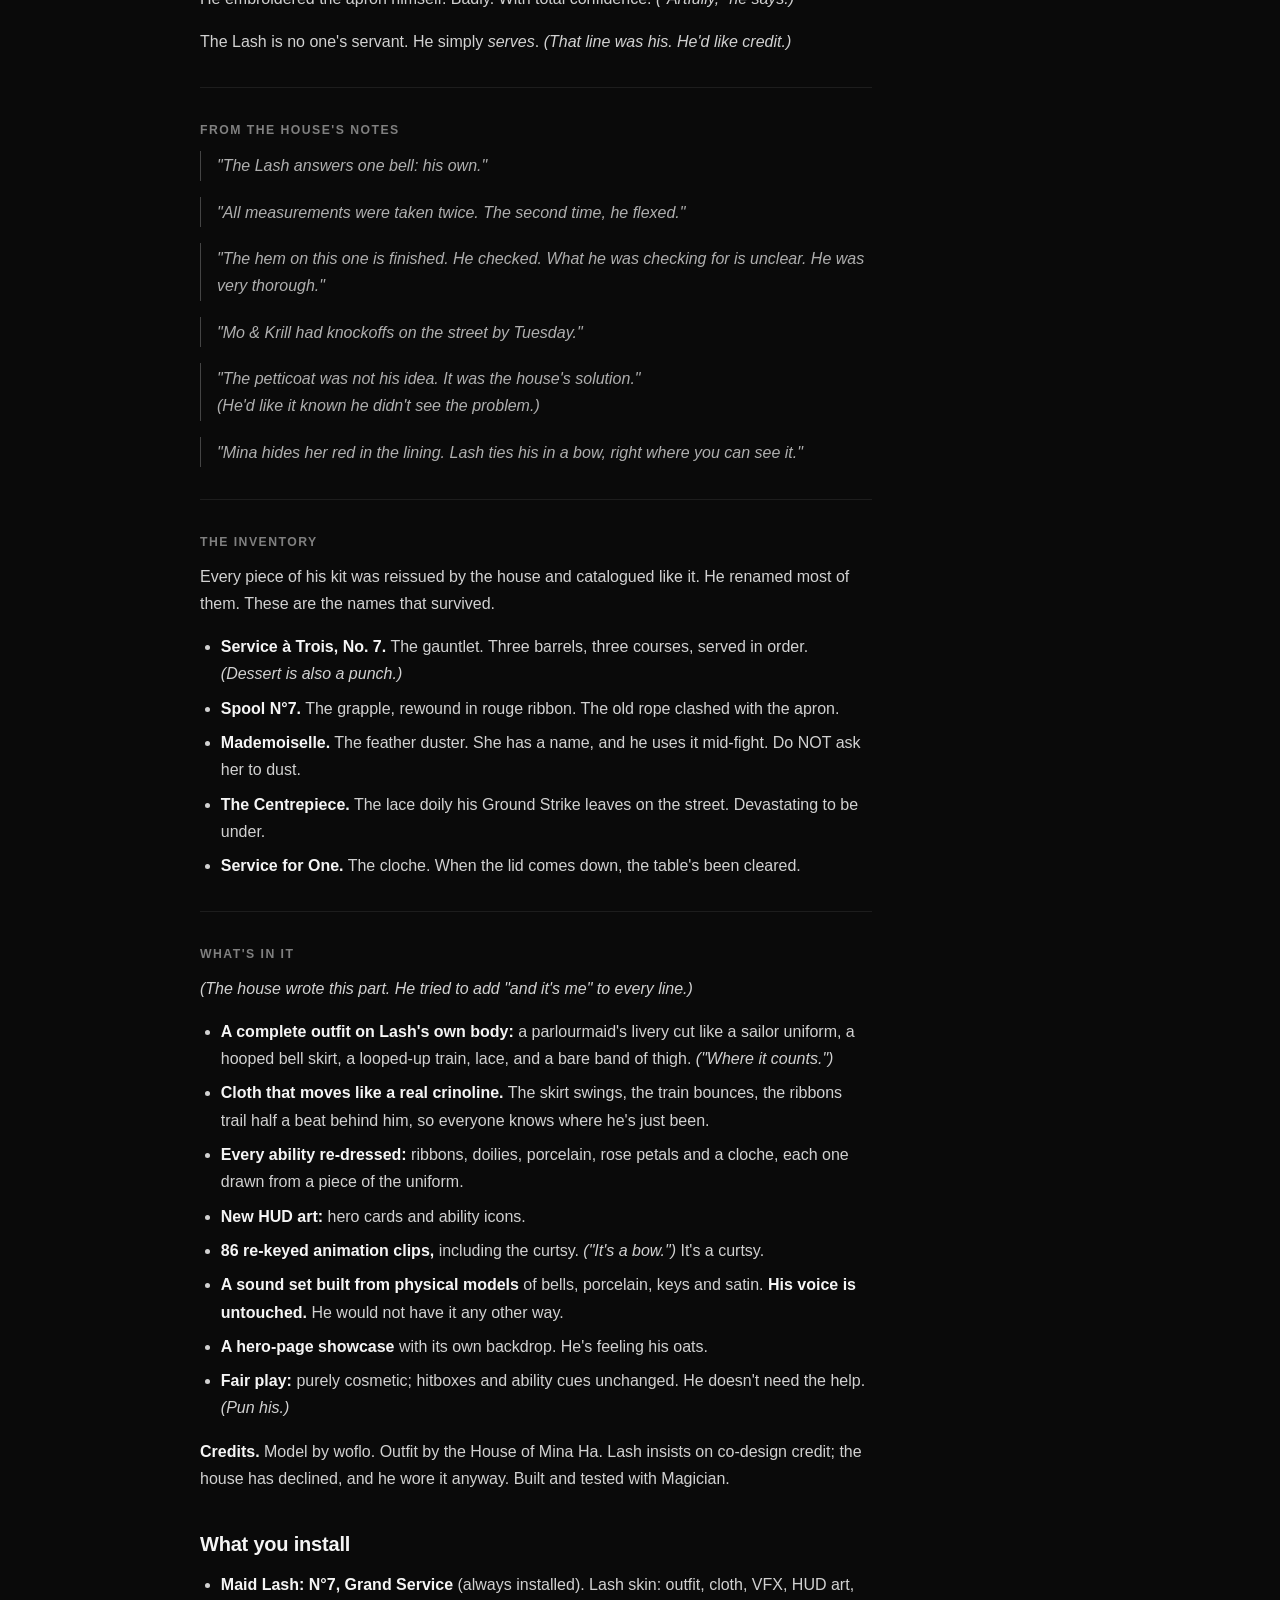
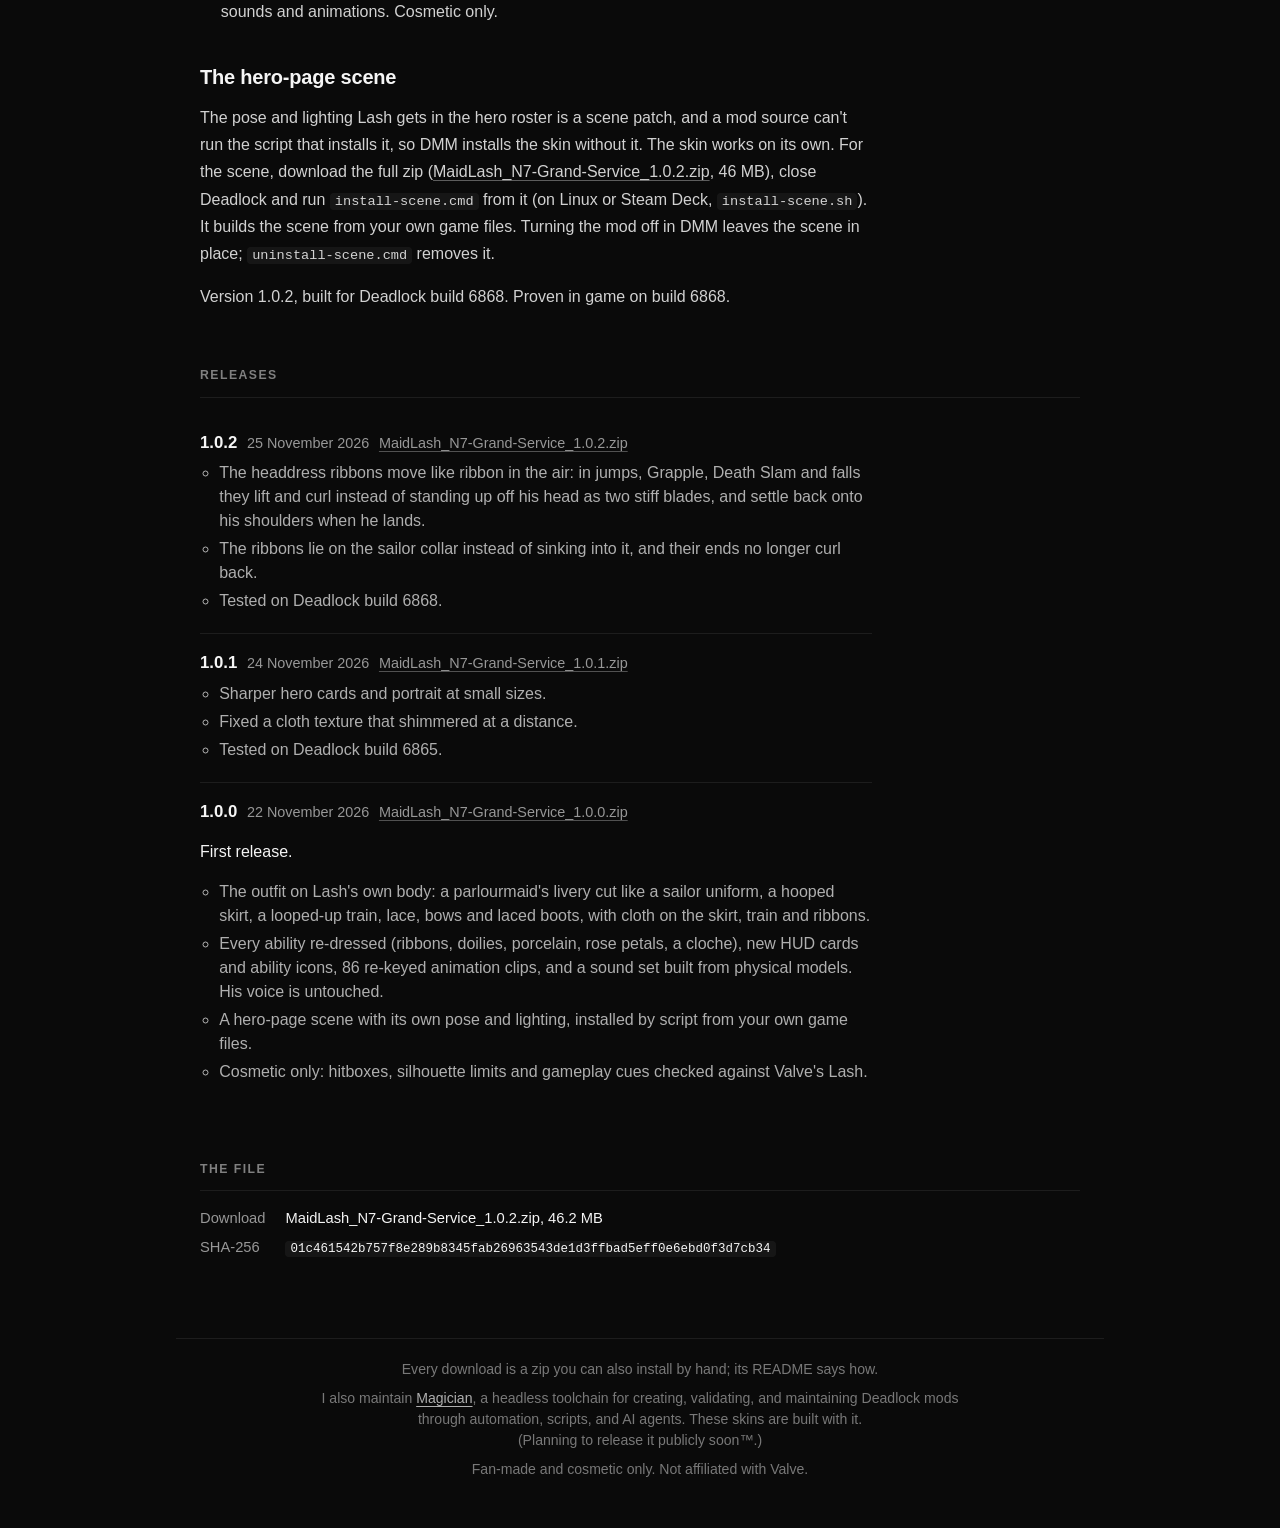
==== commit e0113804: "Maid Lash 1.0.2" ====
--- a/maid-lash/index.html
+++ b/maid-lash/index.html
@@ -180,9 +180,9 @@
 <header class="top">
   <h1 class="page-title">Maid Lash: N°7, Grand Service</h1>
   <p class="tagline">Dinner is served.</p>
-  <p class="meta">Lash &middot; by woflo &middot; version 1.0.1 &middot; 24 November 2026 &middot; proven on Deadlock build 6868</p>
+  <p class="meta">Lash &middot; by woflo &middot; version 1.0.2 &middot; 25 November 2026 &middot; proven on Deadlock build 6868</p>
 </header>
-<p class="actions"><a class="btn primary" href="deadlock-mod-manager://sources/install?url=https%3A%2F%2Fwoflo.dev%2Fdeadlock-skins%2Fdmm-source.json&amp;source=woflo-skins&amp;listing=maid-lash">Install with Deadlock Mod Manager</a><a class="btn" href="../files/MaidLash_N7-Grand-Service_1.0.1.zip" download>Download zip <span class="dim">46 MB</span></a><a class="more" href="https://youtu.be/N_zcC4oYzOI">Trailer</a></p>
+<p class="actions"><a class="btn primary" href="deadlock-mod-manager://sources/install?url=https%3A%2F%2Fwoflo.dev%2Fdeadlock-skins%2Fdmm-source.json&amp;source=woflo-skins&amp;listing=maid-lash">Install with Deadlock Mod Manager</a><a class="btn" href="../files/MaidLash_N7-Grand-Service_1.0.2.zip" download>Download zip <span class="dim">46 MB</span></a><a class="more" href="https://youtu.be/N_zcC4oYzOI">Trailer</a></p>
 <p class="small">One click needs a Deadlock Mod Manager with mod sources (<strong>Settings &gt; Mods &gt; Mod sources</strong>).
 Without it, download the zip: its README has the steps, by hand or by import.</p>
 <figure class="gallery"><a class="shot" href="../media/maid-lash/cover.jpg"><img src="../media/maid-lash/cover.jpg" alt="Maid Lash: N°7, Grand Service, picture 1"></a><div class="thumbs"><a href="../media/maid-lash/cover.jpg" aria-current="true"><img src="../media/maid-lash/cover.jpg" alt="Maid Lash: N°7, Grand Service, picture 1" loading="lazy"></a><a href="../media/maid-lash/lash-front.jpg" aria-current="false"><img src="../media/maid-lash/lash-front.jpg" alt="Maid Lash: N°7, Grand Service, picture 2" loading="lazy"></a><a href="../media/maid-lash/lash-back.jpg" aria-current="false"><img src="../media/maid-lash/lash-back.jpg" alt="Maid Lash: N°7, Grand Service, picture 3" loading="lazy"></a><a href="../media/maid-lash/lash-side.jpg" aria-current="false"><img src="../media/maid-lash/lash-side.jpg" alt="Maid Lash: N°7, Grand Service, picture 4" loading="lazy"></a><a href="../media/maid-lash/lash-apron.jpg" aria-current="false"><img src="../media/maid-lash/lash-apron.jpg" alt="Maid Lash: N°7, Grand Service, picture 5" loading="lazy"></a></div></figure>
@@ -220,17 +220,17 @@
 <h2>What you install</h2>
 <ul><li><strong>Maid Lash: N°7, Grand Service</strong> (always installed). Lash skin: outfit, cloth, VFX, HUD art, sounds and animations. Cosmetic only.</li></ul>
 <h2>The hero-page scene</h2>
-<p>The pose and lighting Lash gets in the hero roster is a scene patch, and a mod source can't run the script that installs it, so DMM installs the skin without it. The skin works on its own. For the scene, download the full zip (<a href="https://woflo.dev/deadlock-skins/files/MaidLash_N7-Grand-Service_1.0.1.zip">MaidLash_N7-Grand-Service_1.0.1.zip</a>, 46 MB), close Deadlock and run <code>install-scene.cmd</code> from it (on Linux or Steam Deck, <code>install-scene.sh</code>). It builds the scene from your own game files. Turning the mod off in DMM leaves the scene in place; <code>uninstall-scene.cmd</code> removes it.</p>
-<p>Version 1.0.1, built for Deadlock build 6865. Proven in game on builds 6865, 6866 and 6868.</p>
+<p>The pose and lighting Lash gets in the hero roster is a scene patch, and a mod source can't run the script that installs it, so DMM installs the skin without it. The skin works on its own. For the scene, download the full zip (<a href="https://woflo.dev/deadlock-skins/files/MaidLash_N7-Grand-Service_1.0.2.zip">MaidLash_N7-Grand-Service_1.0.2.zip</a>, 46 MB), close Deadlock and run <code>install-scene.cmd</code> from it (on Linux or Steam Deck, <code>install-scene.sh</code>). It builds the scene from your own game files. Turning the mod off in DMM leaves the scene in place; <code>uninstall-scene.cmd</code> removes it.</p>
+<p>Version 1.0.2, built for Deadlock build 6868. Proven in game on build 6868.</p>
 </div>
 <section class="sec" aria-labelledby="releases">
   <div class="sec-head"><h2 class="sec-title" id="releases">Releases</h2></div>
-  <ol class="releases" reversed><li><p class="rel-head"><strong>1.0.1</strong> <span class="meta">24 November 2026</span> <a class="meta" href="../files/MaidLash_N7-Grand-Service_1.0.1.zip" download>MaidLash_N7-Grand-Service_1.0.1.zip</a></p><ul><li>Sharper hero cards and portrait at small sizes.</li><li>Fixed a cloth texture that shimmered at a distance.</li><li>Tested on Deadlock build 6865.</li></ul></li><li><p class="rel-head"><strong>1.0.0</strong> <span class="meta">22 November 2026</span> <a class="meta" href="../files/MaidLash_N7-Grand-Service_1.0.0.zip" download>MaidLash_N7-Grand-Service_1.0.0.zip</a></p><p>First release.</p><ul><li>The outfit on Lash&#x27;s own body: a parlourmaid&#x27;s livery cut like a sailor uniform, a hooped skirt, a looped-up train, lace, bows and laced boots, with cloth on the skirt, train and ribbons.</li><li>Every ability re-dressed (ribbons, doilies, porcelain, rose petals, a cloche), new HUD cards and ability icons, 86 re-keyed animation clips, and a sound set built from physical models. His voice is untouched.</li><li>A hero-page scene with its own pose and lighting, installed by script from your own game files.</li><li>Cosmetic only: hitboxes, silhouette limits and gameplay cues checked against Valve&#x27;s Lash.</li></ul></li></ol>
+  <ol class="releases" reversed><li><p class="rel-head"><strong>1.0.2</strong> <span class="meta">25 November 2026</span> <a class="meta" href="../files/MaidLash_N7-Grand-Service_1.0.2.zip" download>MaidLash_N7-Grand-Service_1.0.2.zip</a></p><ul><li>The headdress ribbons move like ribbon in the air: in jumps, Grapple, Death Slam and falls they lift and curl instead of standing up off his head as two stiff blades, and settle back onto his shoulders when he lands.</li><li>The ribbons lie on the sailor collar instead of sinking into it, and their ends no longer curl back.</li><li>Tested on Deadlock build 6868.</li></ul></li><li><p class="rel-head"><strong>1.0.1</strong> <span class="meta">24 November 2026</span> <a class="meta" href="../files/MaidLash_N7-Grand-Service_1.0.1.zip" download>MaidLash_N7-Grand-Service_1.0.1.zip</a></p><ul><li>Sharper hero cards and portrait at small sizes.</li><li>Fixed a cloth texture that shimmered at a distance.</li><li>Tested on Deadlock build 6865.</li></ul></li><li><p class="rel-head"><strong>1.0.0</strong> <span class="meta">22 November 2026</span> <a class="meta" href="../files/MaidLash_N7-Grand-Service_1.0.0.zip" download>MaidLash_N7-Grand-Service_1.0.0.zip</a></p><p>First release.</p><ul><li>The outfit on Lash&#x27;s own body: a parlourmaid&#x27;s livery cut like a sailor uniform, a hooped skirt, a looped-up train, lace, bows and laced boots, with cloth on the skirt, train and ribbons.</li><li>Every ability re-dressed (ribbons, doilies, porcelain, rose petals, a cloche), new HUD cards and ability icons, 86 re-keyed animation clips, and a sound set built from physical models. His voice is untouched.</li><li>A hero-page scene with its own pose and lighting, installed by script from your own game files.</li><li>Cosmetic only: hitboxes, silhouette limits and gameplay cues checked against Valve&#x27;s Lash.</li></ul></li></ol>
 </section>
 <section class="sec" aria-labelledby="file">
   <div class="sec-head"><h2 class="sec-title" id="file">The file</h2></div>
-  <dl class="facts"><dt>Download</dt><dd>MaidLash_N7-Grand-Service_1.0.1.zip, 46.2 MB</dd>
-  <dt>SHA-256</dt><dd><code>868978c7b6afd86d907582e1de4a80f90e3d2d21bea60ed09191593fc1863b17</code></dd></dl>
+  <dl class="facts"><dt>Download</dt><dd>MaidLash_N7-Grand-Service_1.0.2.zip, 46.2 MB</dd>
+  <dt>SHA-256</dt><dd><code>01c461542b757f8e289b8345fab26963543de1d3ffbad5eff0e6ebd0f3d7cb34</code></dd></dl>
 </section>
 </main>
 <footer class="foot wrap">
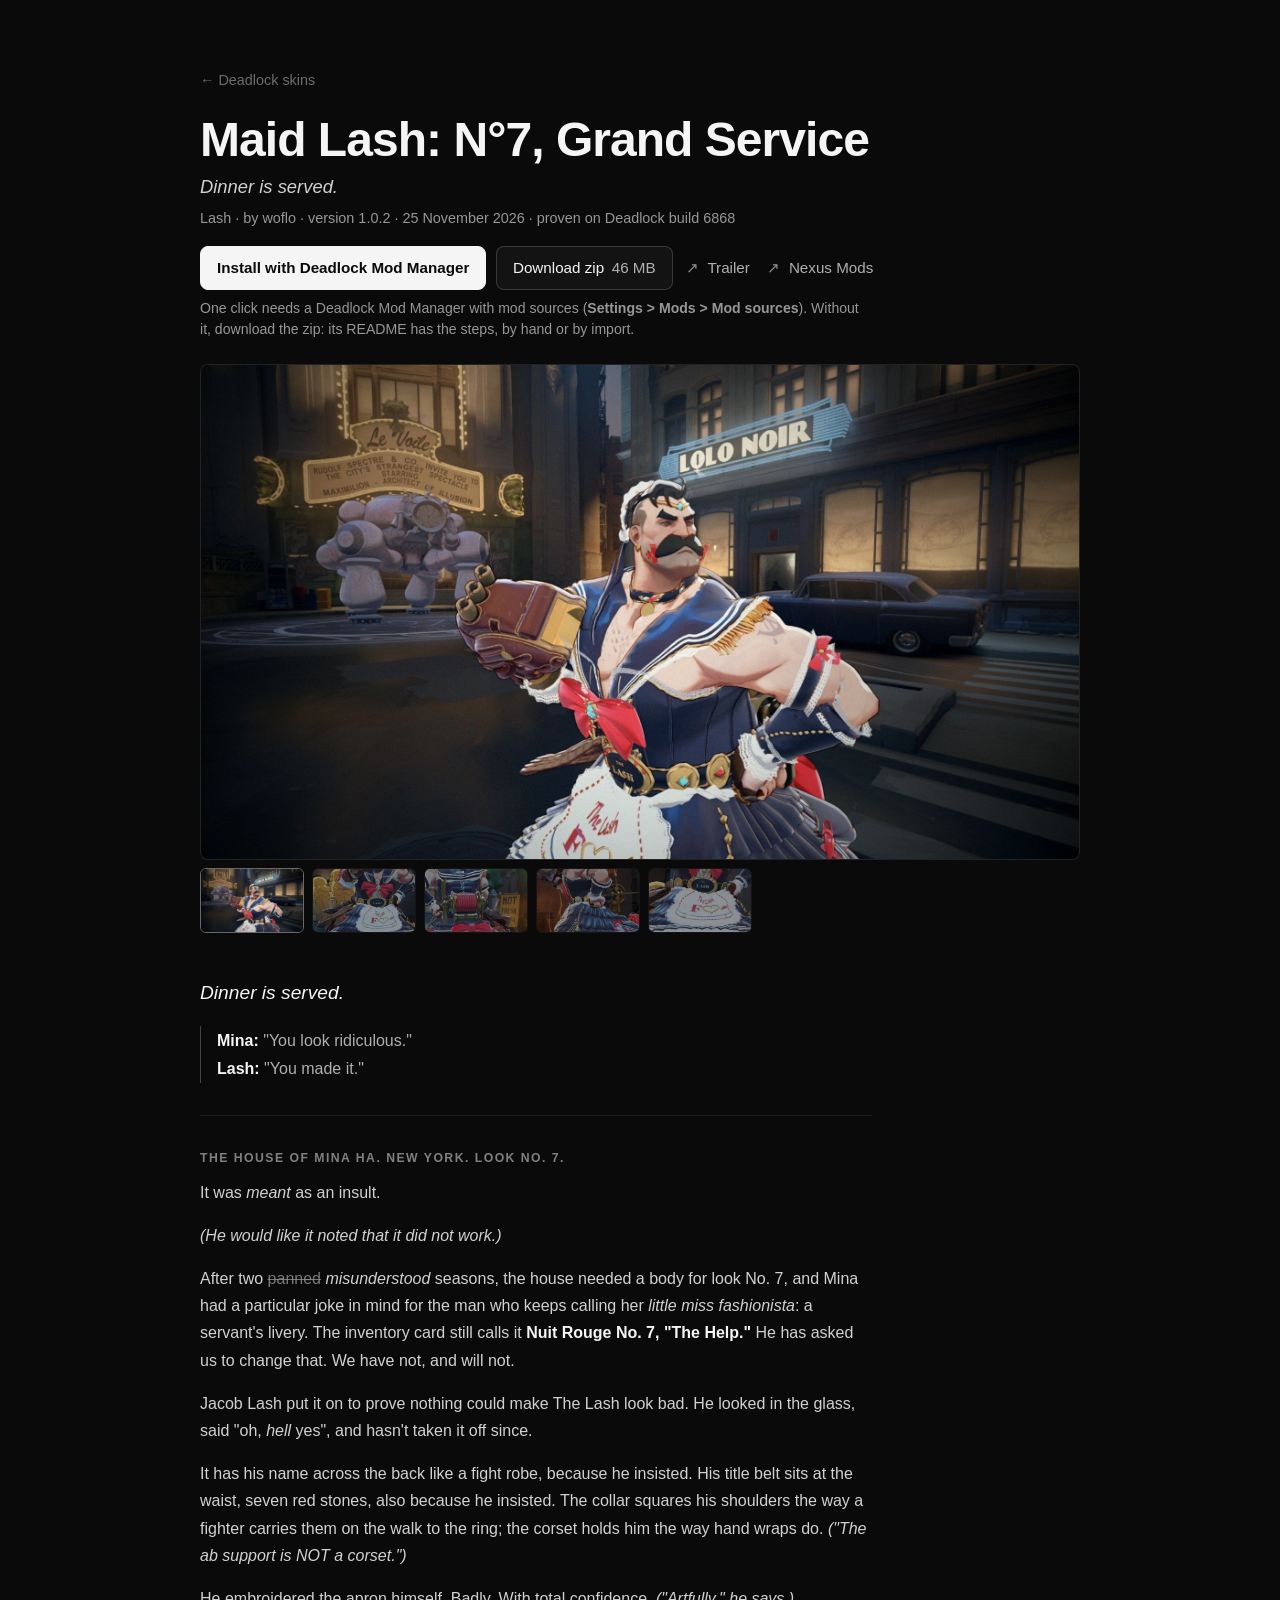
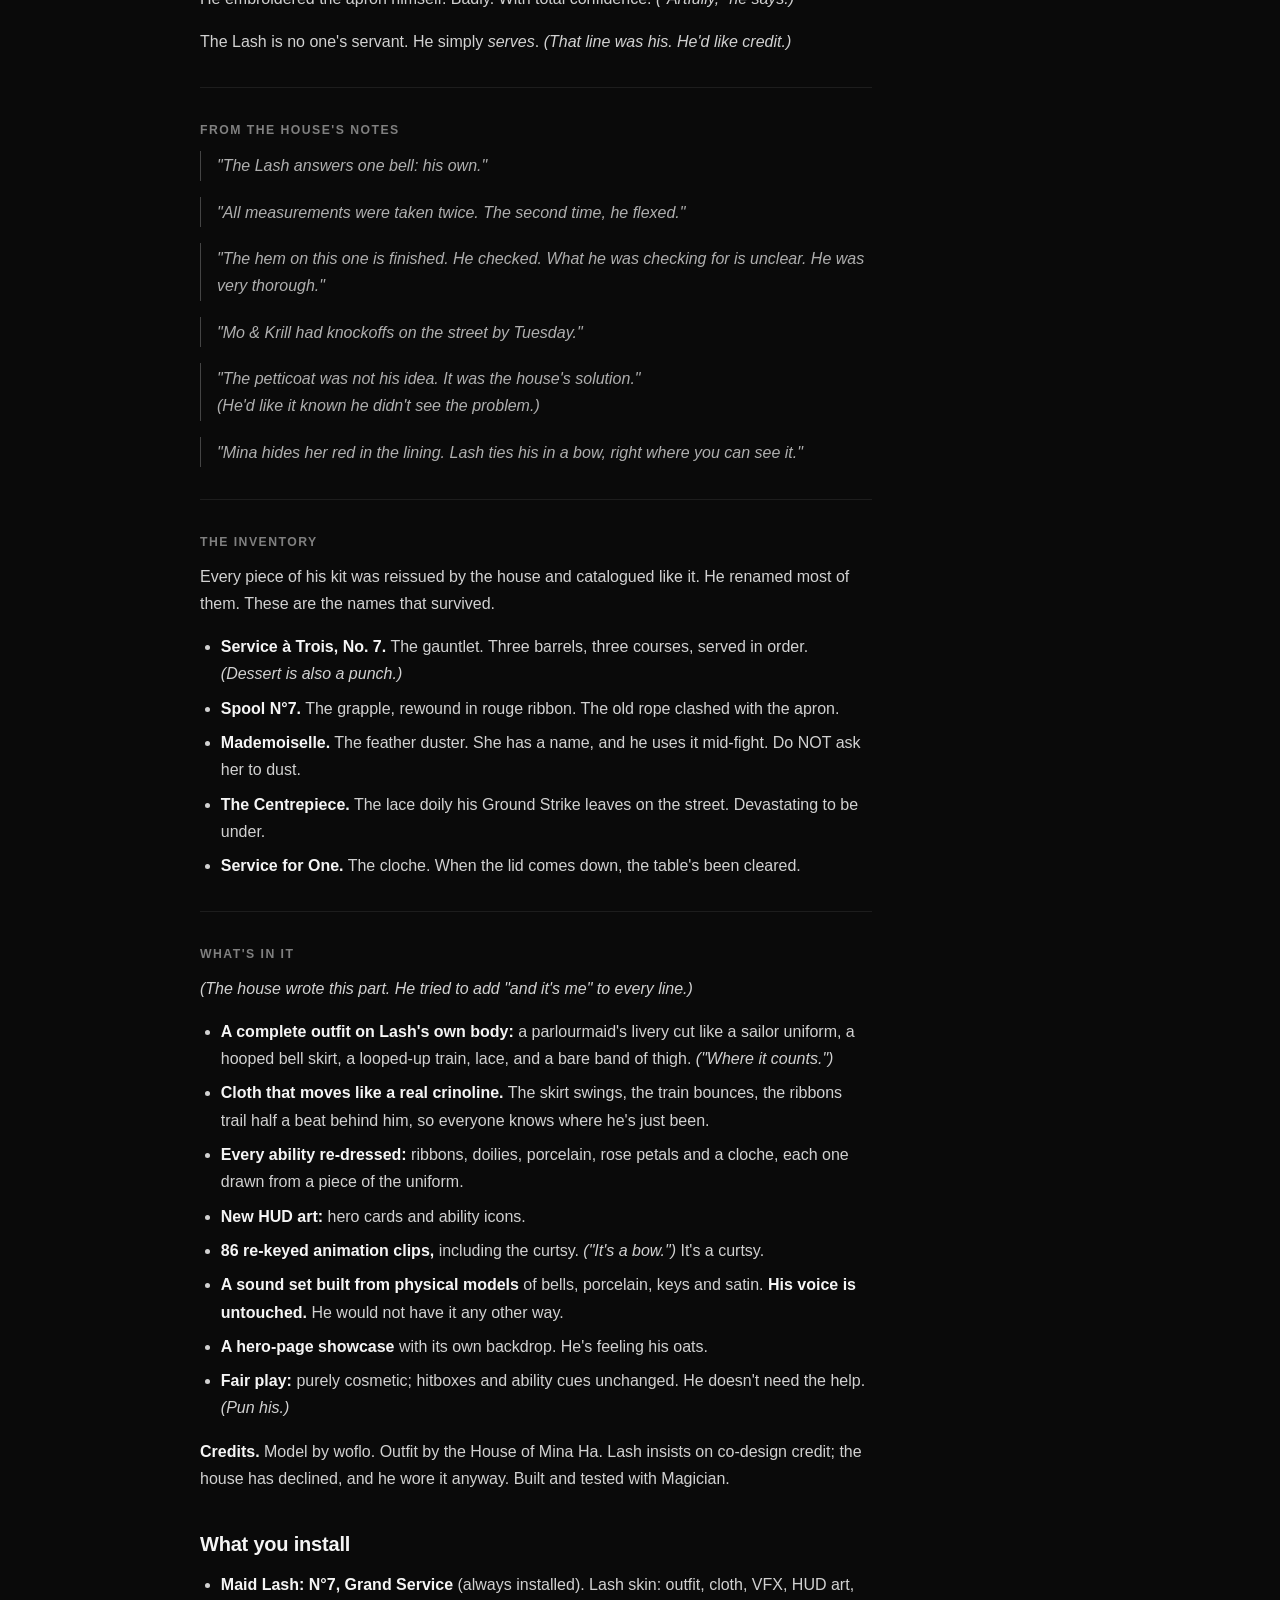
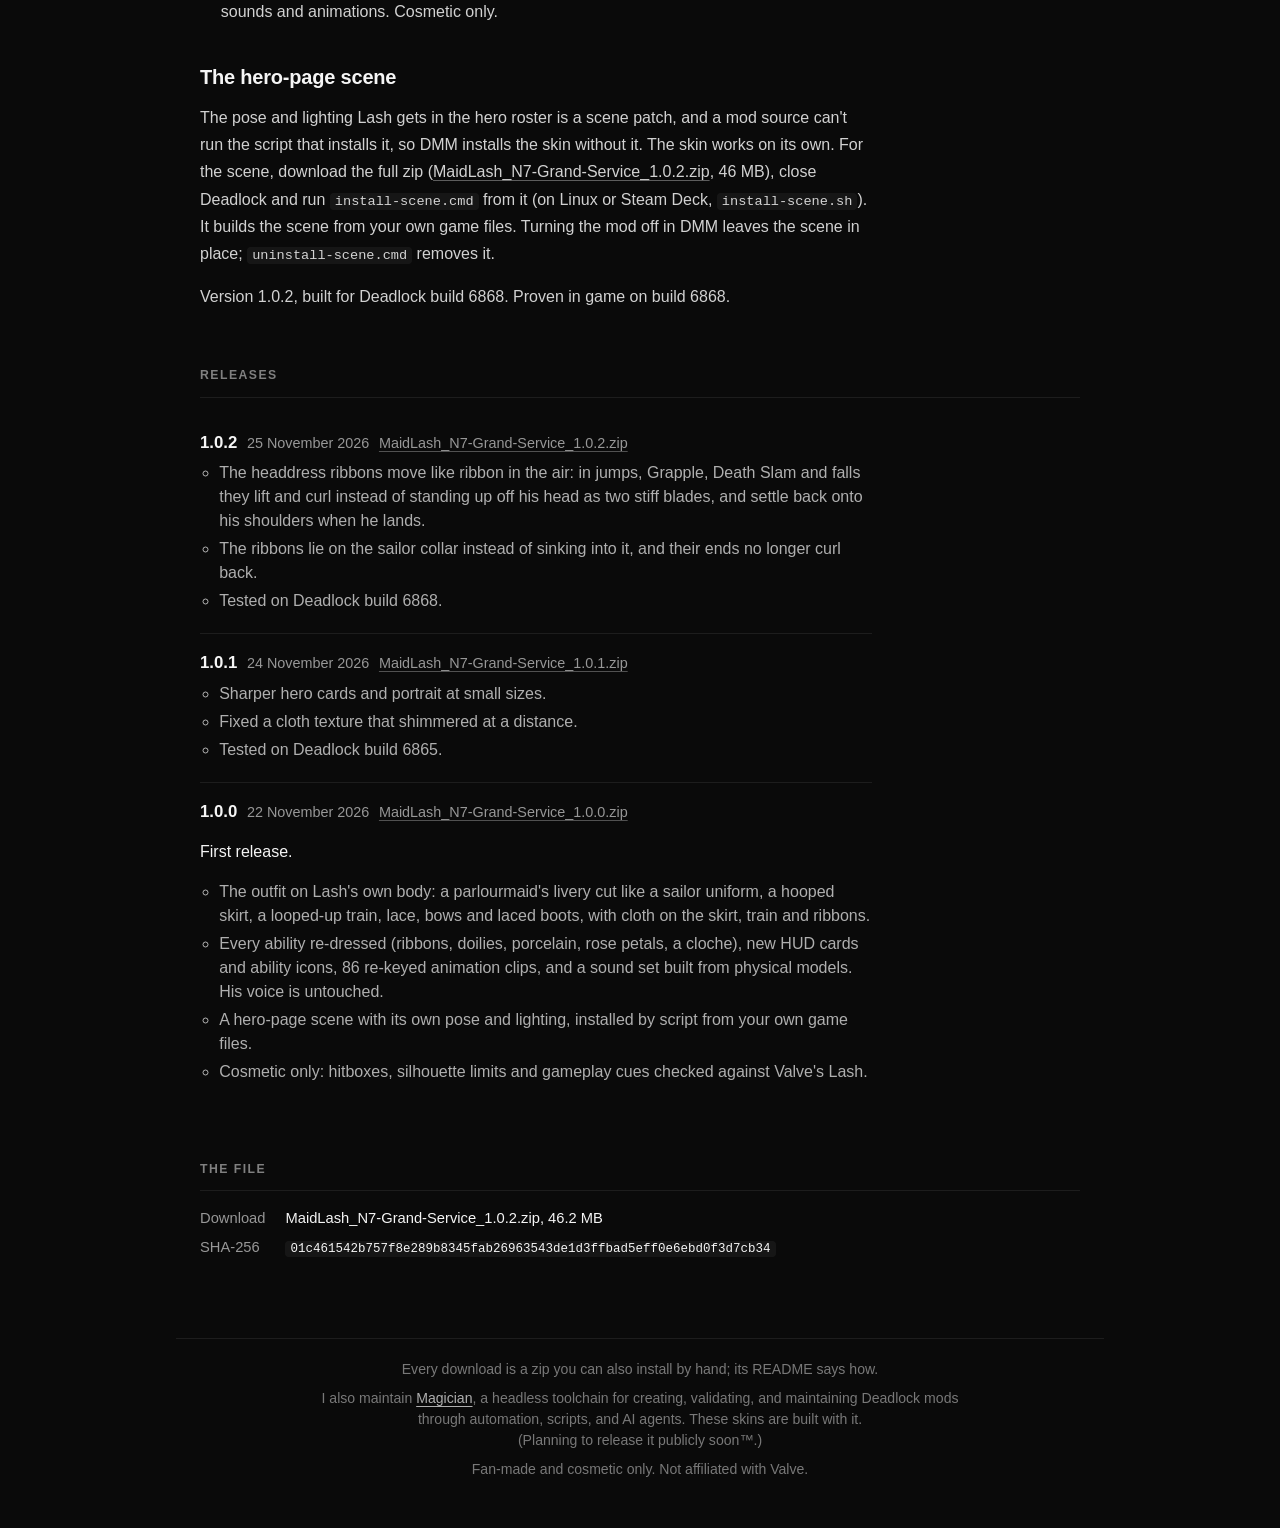
==== commit c6c6e92b: "Maid Lash: link to its Nexus Mods page" ====
--- a/maid-lash/index.html
+++ b/maid-lash/index.html
@@ -182,7 +182,7 @@
   <p class="tagline">Dinner is served.</p>
   <p class="meta">Lash &middot; by woflo &middot; version 1.0.2 &middot; 25 November 2026 &middot; proven on Deadlock build 6868</p>
 </header>
-<p class="actions"><a class="btn primary" href="deadlock-mod-manager://sources/install?url=https%3A%2F%2Fwoflo.dev%2Fdeadlock-skins%2Fdmm-source.json&amp;source=woflo-skins&amp;listing=maid-lash">Install with Deadlock Mod Manager</a><a class="btn" href="../files/MaidLash_N7-Grand-Service_1.0.2.zip" download>Download zip <span class="dim">46 MB</span></a><a class="more" href="https://youtu.be/N_zcC4oYzOI">Trailer</a></p>
+<p class="actions"><a class="btn primary" href="deadlock-mod-manager://sources/install?url=https%3A%2F%2Fwoflo.dev%2Fdeadlock-skins%2Fdmm-source.json&amp;source=woflo-skins&amp;listing=maid-lash">Install with Deadlock Mod Manager</a><a class="btn" href="../files/MaidLash_N7-Grand-Service_1.0.2.zip" download>Download zip <span class="dim">46 MB</span></a><a class="more" href="https://youtu.be/N_zcC4oYzOI">Trailer</a><a class="more" href="https://www.nexusmods.com/deadlock/mods/20">Nexus Mods</a></p>
 <p class="small">One click needs a Deadlock Mod Manager with mod sources (<strong>Settings &gt; Mods &gt; Mod sources</strong>).
 Without it, download the zip: its README has the steps, by hand or by import.</p>
 <figure class="gallery"><a class="shot" href="../media/maid-lash/cover.jpg"><img src="../media/maid-lash/cover.jpg" alt="Maid Lash: N°7, Grand Service, picture 1"></a><div class="thumbs"><a href="../media/maid-lash/cover.jpg" aria-current="true"><img src="../media/maid-lash/cover.jpg" alt="Maid Lash: N°7, Grand Service, picture 1" loading="lazy"></a><a href="../media/maid-lash/lash-front.jpg" aria-current="false"><img src="../media/maid-lash/lash-front.jpg" alt="Maid Lash: N°7, Grand Service, picture 2" loading="lazy"></a><a href="../media/maid-lash/lash-back.jpg" aria-current="false"><img src="../media/maid-lash/lash-back.jpg" alt="Maid Lash: N°7, Grand Service, picture 3" loading="lazy"></a><a href="../media/maid-lash/lash-side.jpg" aria-current="false"><img src="../media/maid-lash/lash-side.jpg" alt="Maid Lash: N°7, Grand Service, picture 4" loading="lazy"></a><a href="../media/maid-lash/lash-apron.jpg" aria-current="false"><img src="../media/maid-lash/lash-apron.jpg" alt="Maid Lash: N°7, Grand Service, picture 5" loading="lazy"></a></div></figure>
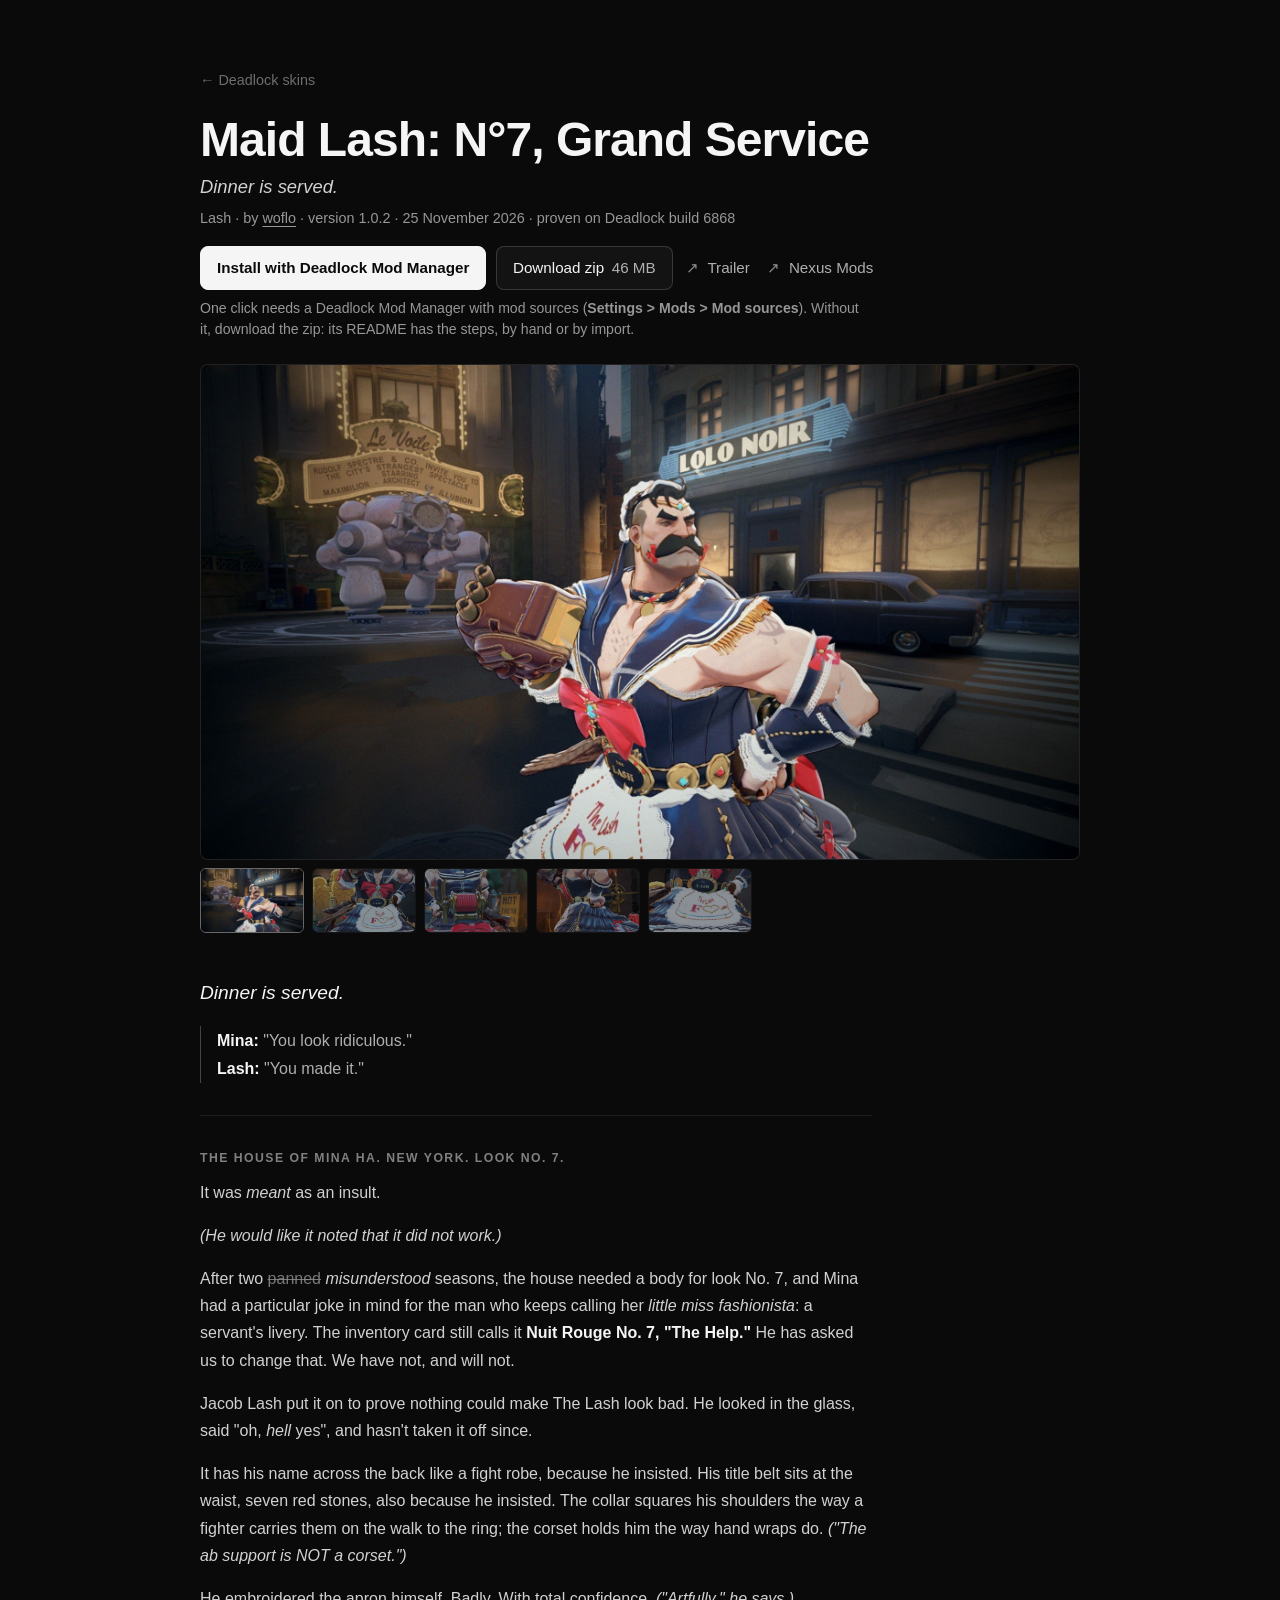
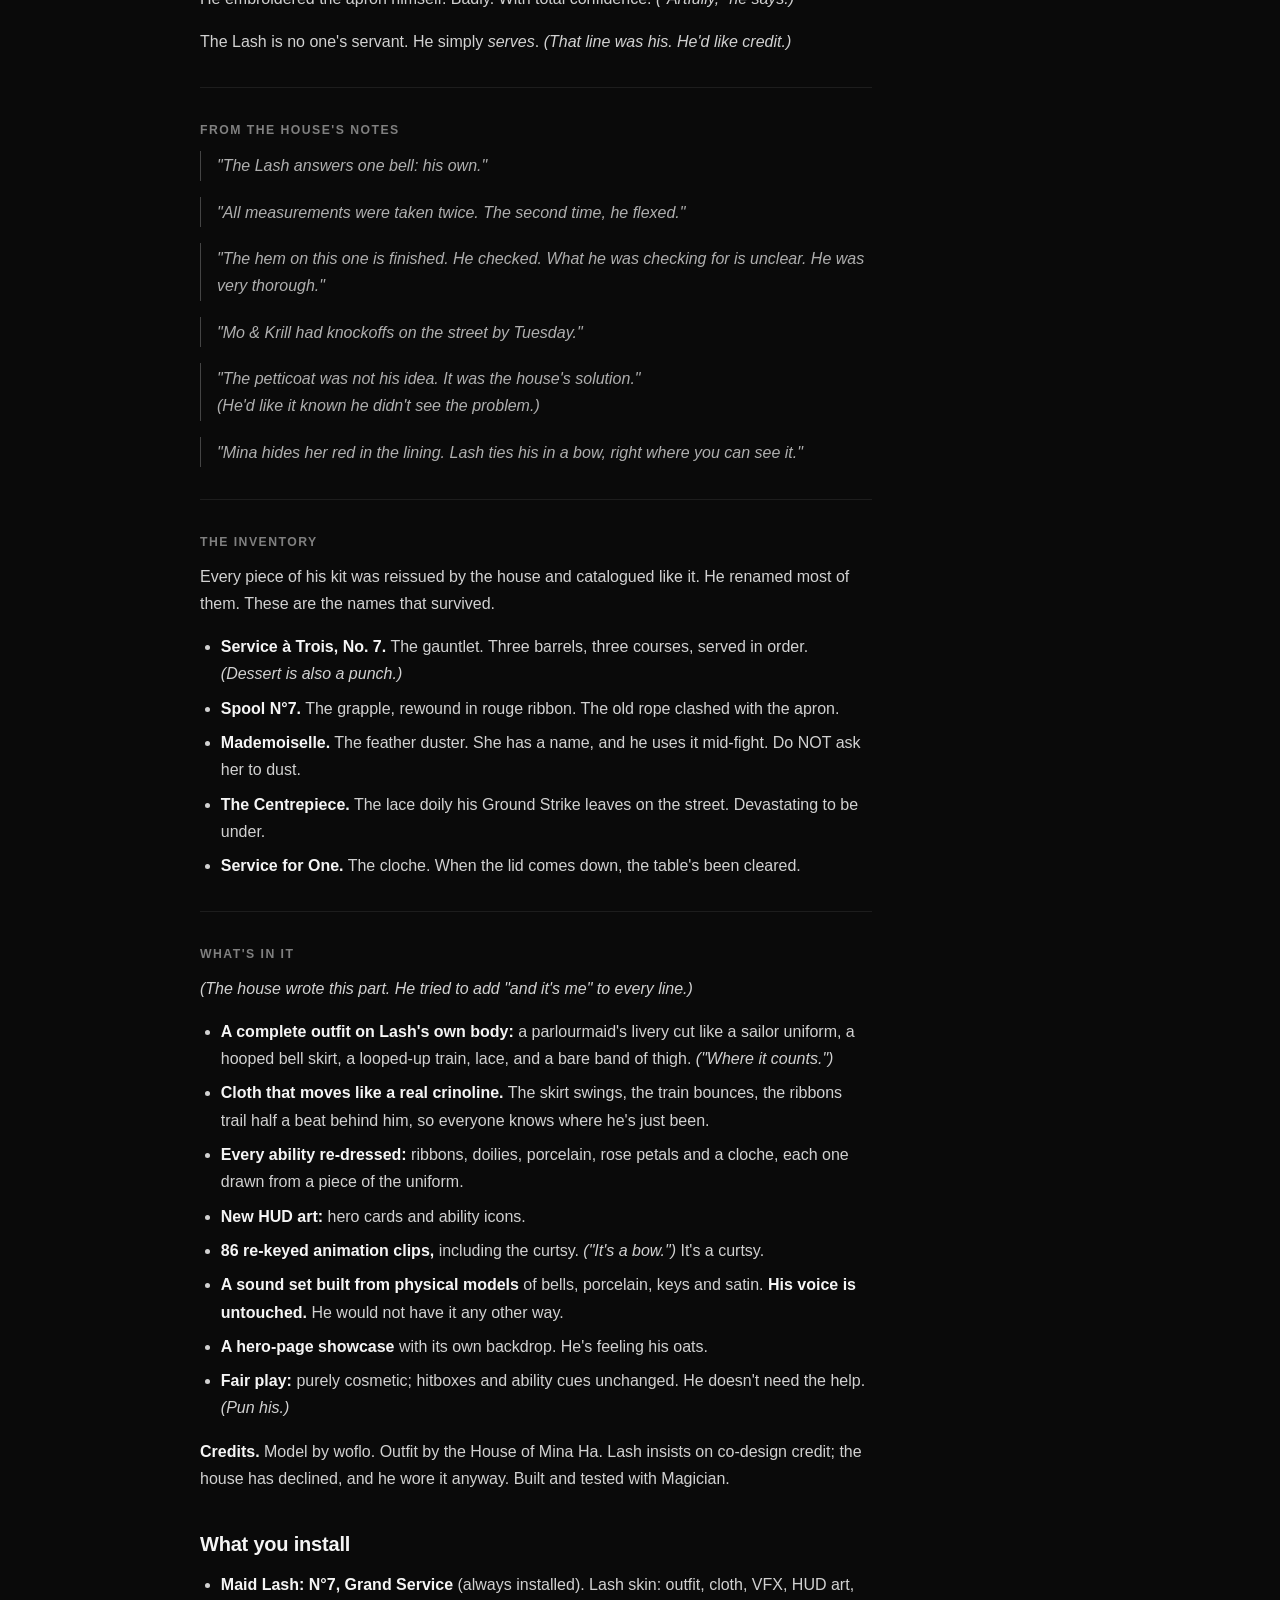
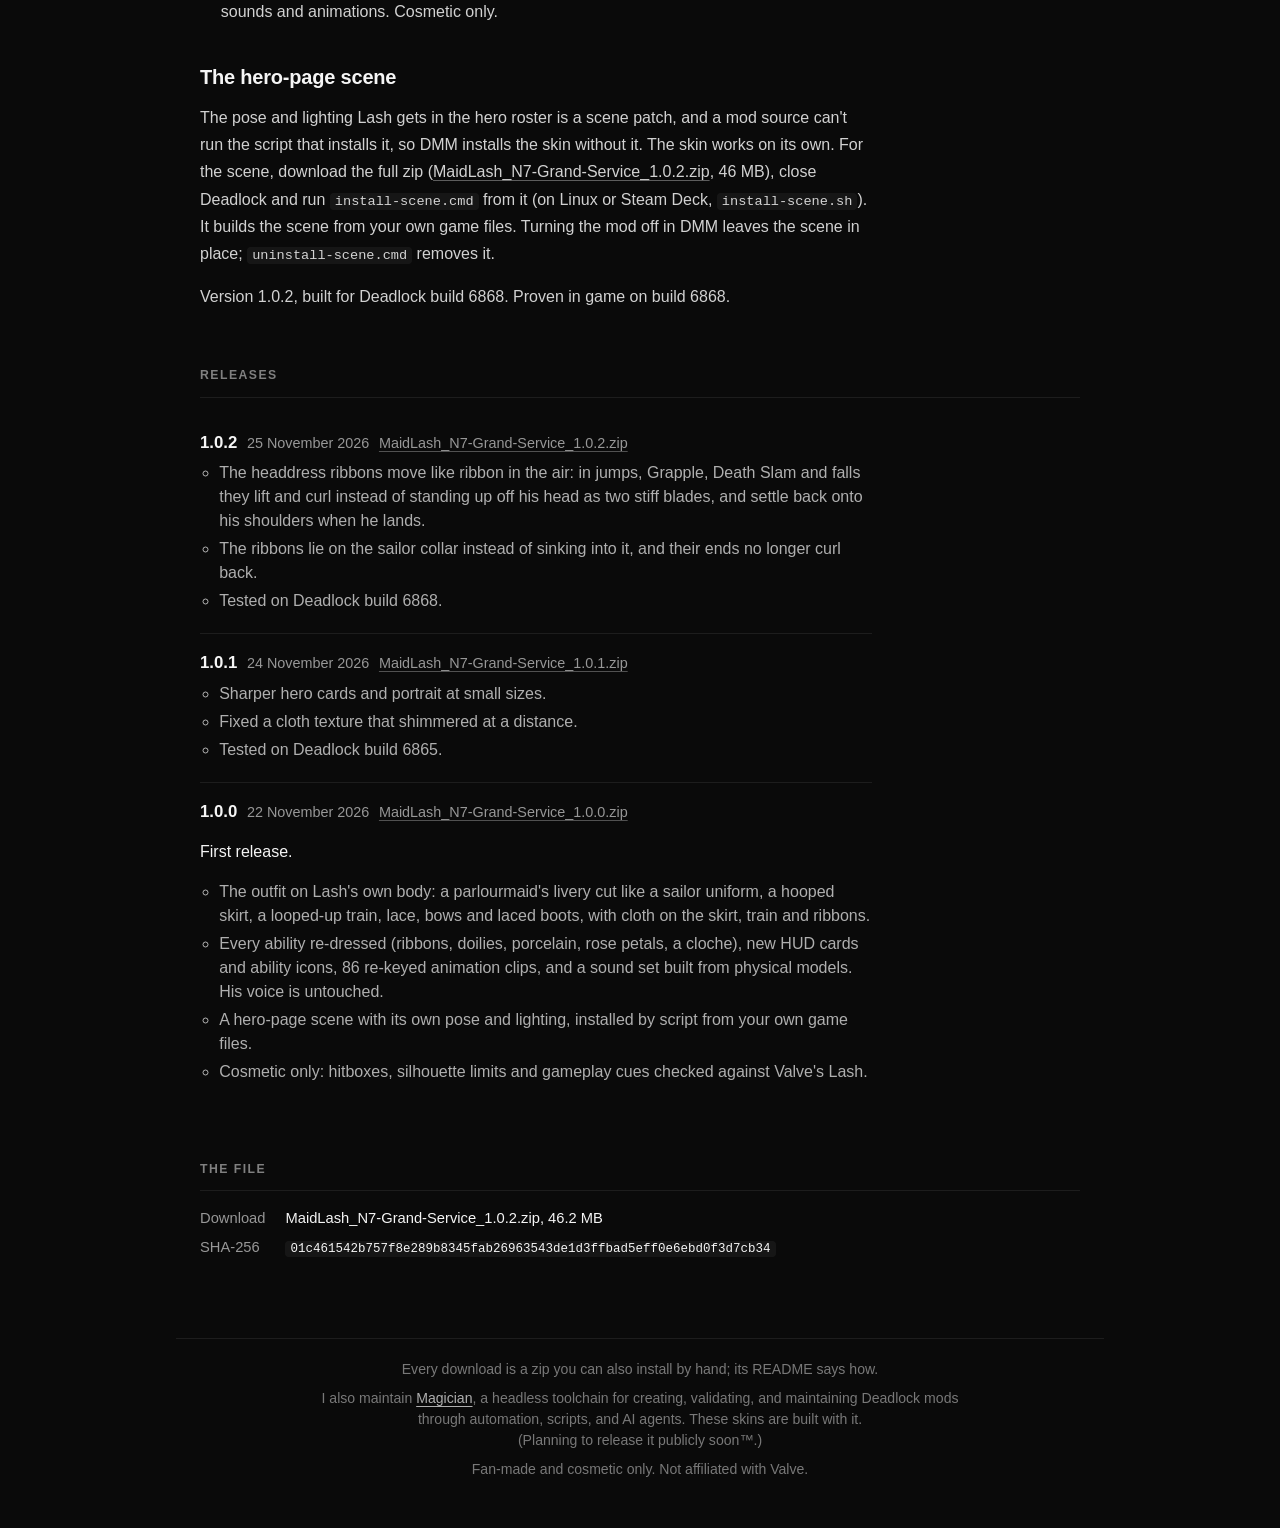
==== commit 4ad740ad: "Structured data and a sitemap for the store pages" ====
--- a/maid-lash/index.html
+++ b/maid-lash/index.html
@@ -11,9 +11,114 @@
 <meta property="og:url" content="https://woflo.dev/deadlock-skins/maid-lash/">
 <meta property="og:type" content="website">
 <meta property="og:image" content="https://woflo.dev/deadlock-skins/media/maid-lash/cover.jpg">
+<meta property="og:image:width" content="1920">
+<meta property="og:image:height" content="1080">
 <meta name="twitter:card" content="summary_large_image">
 <link rel="icon" href="../media/icon.jpg">
 <link rel="alternate" type="application/atom+xml" title="Releases" href="../feed.xml">
+<link rel="alternate" type="application/json" title="Deadlock Mod Manager listing" href="../mods/maid-lash.json">
+<script type="application/ld+json">
+{
+ "@context": "https://schema.org",
+ "@graph": [
+  {
+   "@type": "SoftwareApplication",
+   "@id": "https://woflo.dev/deadlock-skins/maid-lash/#mod",
+   "url": "https://woflo.dev/deadlock-skins/maid-lash/",
+   "name": "Maid Lash: N°7, Grand Service",
+   "description": "Lash, dressed for service: a sailor-collar bodice, a hooped skirt, an apron he embroidered himself, red bows and laced boots. The cloth moves, and his abilities, HUD cards, sounds and animations carry the same theme.",
+   "author": {
+    "@type": "Person",
+    "name": "woflo",
+    "url": "https://woflo.dev/"
+   },
+   "softwareVersion": "1.0.2",
+   "datePublished": "2026-11-22",
+   "dateModified": "2026-11-25",
+   "applicationCategory": "GameApplication",
+   "softwareRequirements": {
+    "@type": "VideoGame",
+    "name": "Deadlock",
+    "url": "https://store.steampowered.com/app/1422450/Deadlock/"
+   },
+   "isAccessibleForFree": true,
+   "inLanguage": "en",
+   "keywords": "lash, skin, maid, outfit, cloth, vfx, hud, sounds, animations, hero-page, cosmetic",
+   "image": [
+    {
+     "@type": "ImageObject",
+     "contentUrl": "https://woflo.dev/deadlock-skins/media/maid-lash/cover.jpg",
+     "width": 1920,
+     "height": 1080
+    },
+    {
+     "@type": "ImageObject",
+     "contentUrl": "https://woflo.dev/deadlock-skins/media/maid-lash/lash-front.jpg",
+     "width": 620,
+     "height": 1058
+    },
+    {
+     "@type": "ImageObject",
+     "contentUrl": "https://woflo.dev/deadlock-skins/media/maid-lash/lash-back.jpg",
+     "width": 620,
+     "height": 1058
+    },
+    {
+     "@type": "ImageObject",
+     "contentUrl": "https://woflo.dev/deadlock-skins/media/maid-lash/lash-side.jpg",
+     "width": 620,
+     "height": 1058
+    },
+    {
+     "@type": "ImageObject",
+     "contentUrl": "https://woflo.dev/deadlock-skins/media/maid-lash/lash-apron.jpg",
+     "width": 1070,
+     "height": 668
+    }
+   ],
+   "downloadUrl": "https://woflo.dev/deadlock-skins/files/MaidLash_N7-Grand-Service_1.0.2.zip",
+   "fileSize": "46.2 MB",
+   "encoding": {
+    "@type": "MediaObject",
+    "name": "MaidLash_N7-Grand-Service_1.0.2.zip",
+    "contentUrl": "https://woflo.dev/deadlock-skins/files/MaidLash_N7-Grand-Service_1.0.2.zip",
+    "encodingFormat": "application/zip",
+    "contentSize": "46.2 MB",
+    "sha256": "01c461542b757f8e289b8345fab26963543de1d3ffbad5eff0e6ebd0f3d7cb34"
+   },
+   "installUrl": "deadlock-mod-manager://sources/install?url=https%3A%2F%2Fwoflo.dev%2Fdeadlock-skins%2Fdmm-source.json\u0026source=woflo-skins\u0026listing=maid-lash",
+   "releaseNotes": "1.0.2 (2026-11-25, build b45, Deadlock build 6868)\n\n- The headdress ribbons move like ribbon in the air: in jumps, Grapple, Death Slam and falls they lift and curl instead of standing up off his head as two stiff blades, and settle back onto his shoulders when he lands.\n- The ribbons lie on the sailor collar instead of sinking into it, and their ends no longer curl back.\n- Tested on Deadlock build 6868.",
+   "sameAs": [
+    "https://www.nexusmods.com/deadlock/mods/20"
+   ],
+   "subjectOf": [
+    {
+     "@type": "VideoObject",
+     "name": "Trailer",
+     "url": "https://youtu.be/N_zcC4oYzOI"
+    }
+   ]
+  },
+  {
+   "@type": "BreadcrumbList",
+   "itemListElement": [
+    {
+     "@type": "ListItem",
+     "position": 1,
+     "name": "Deadlock skins",
+     "item": "https://woflo.dev/deadlock-skins/"
+    },
+    {
+     "@type": "ListItem",
+     "position": 2,
+     "name": "Maid Lash: N°7, Grand Service",
+     "item": "https://woflo.dev/deadlock-skins/maid-lash/"
+    }
+   ]
+  }
+ ]
+}
+</script>
 <style>
 :root { --bg: #f6f4ef; --surface: #ffffff; --ink: #1d1b18; --muted: #6b665d; --line: #e2ddd3; --accent: #9a3b1f;
   --accent-ink: #ffffff; --soft: #efe9de; --font: system-ui, -apple-system, "Segoe UI", Roboto, sans-serif;
@@ -180,7 +285,7 @@
 <header class="top">
   <h1 class="page-title">Maid Lash: N°7, Grand Service</h1>
   <p class="tagline">Dinner is served.</p>
-  <p class="meta">Lash &middot; by woflo &middot; version 1.0.2 &middot; 25 November 2026 &middot; proven on Deadlock build 6868</p>
+  <p class="meta">Lash &middot; by <a href="https://woflo.dev/" rel="author">woflo</a> &middot; version 1.0.2 &middot; 25 November 2026 &middot; proven on Deadlock build 6868</p>
 </header>
 <p class="actions"><a class="btn primary" href="deadlock-mod-manager://sources/install?url=https%3A%2F%2Fwoflo.dev%2Fdeadlock-skins%2Fdmm-source.json&amp;source=woflo-skins&amp;listing=maid-lash">Install with Deadlock Mod Manager</a><a class="btn" href="../files/MaidLash_N7-Grand-Service_1.0.2.zip" download>Download zip <span class="dim">46 MB</span></a><a class="more" href="https://youtu.be/N_zcC4oYzOI">Trailer</a><a class="more" href="https://www.nexusmods.com/deadlock/mods/20">Nexus Mods</a></p>
 <p class="small">One click needs a Deadlock Mod Manager with mod sources (<strong>Settings &gt; Mods &gt; Mod sources</strong>).
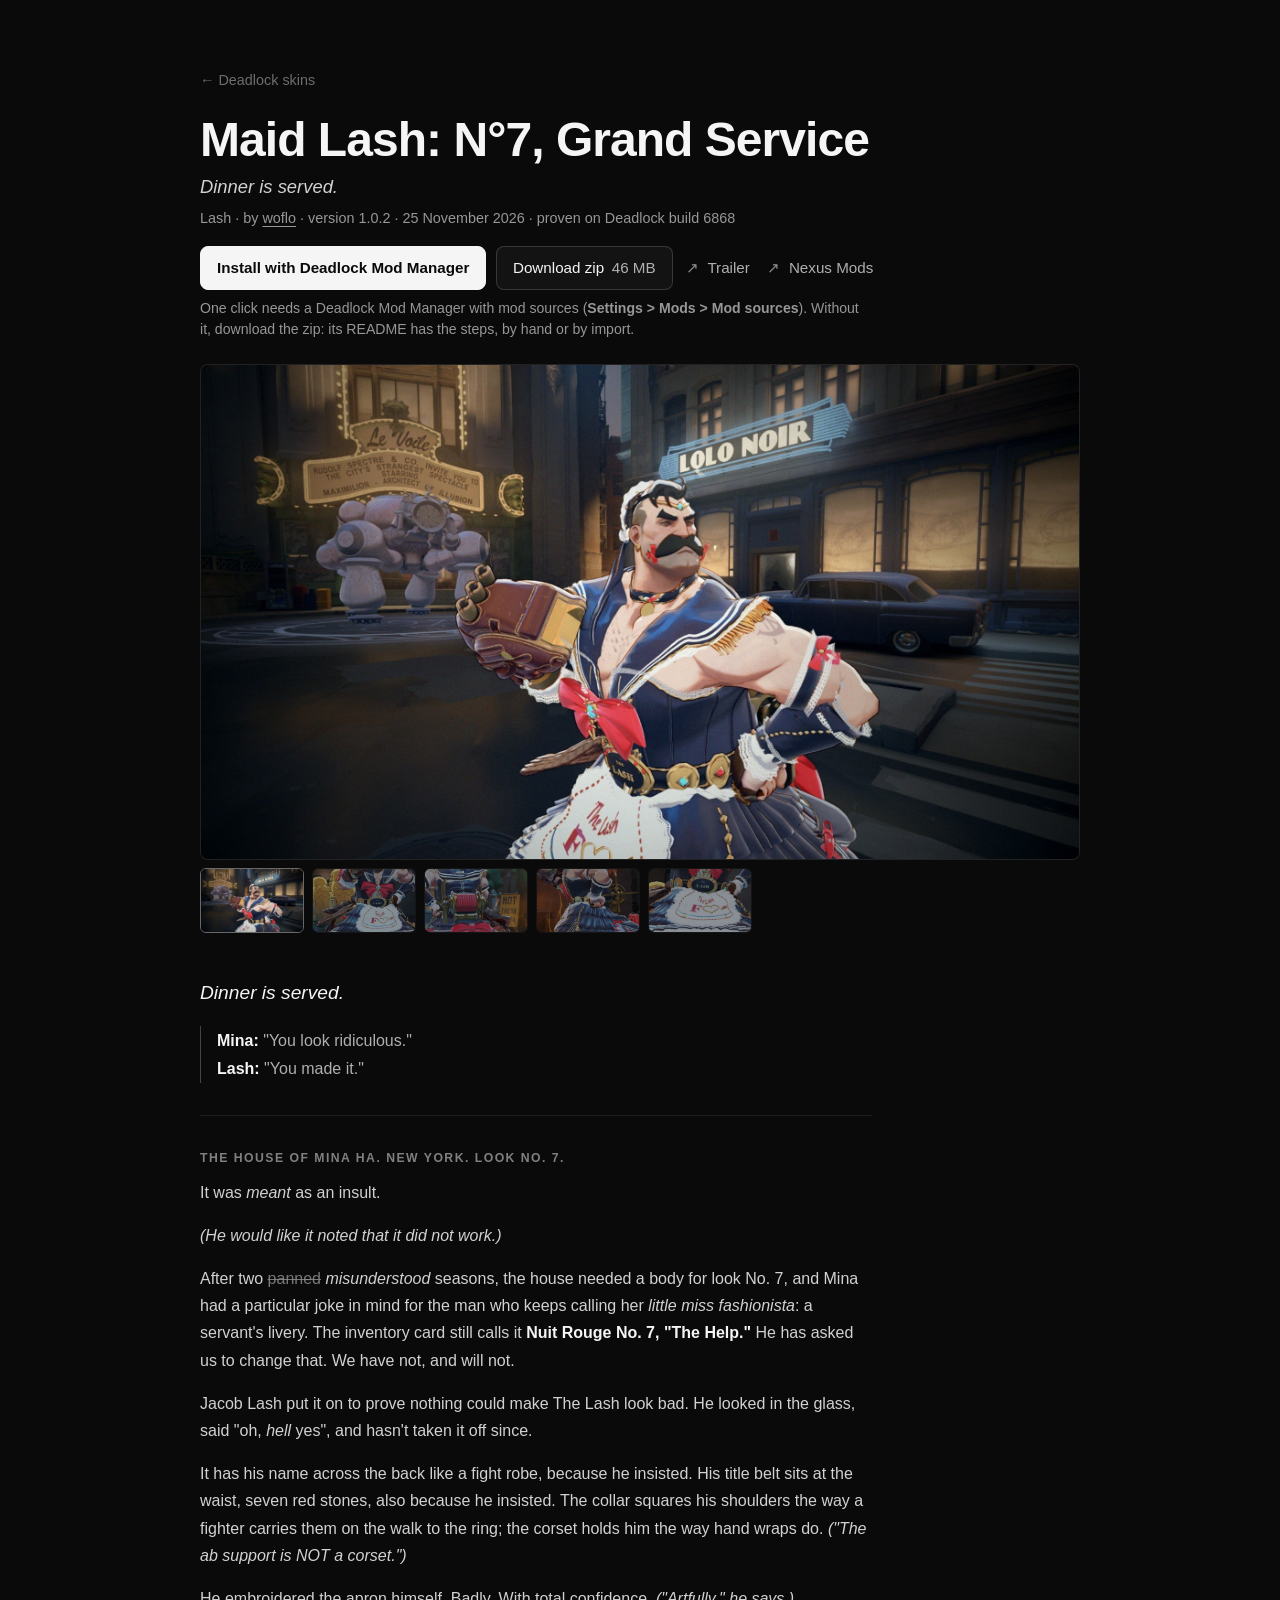
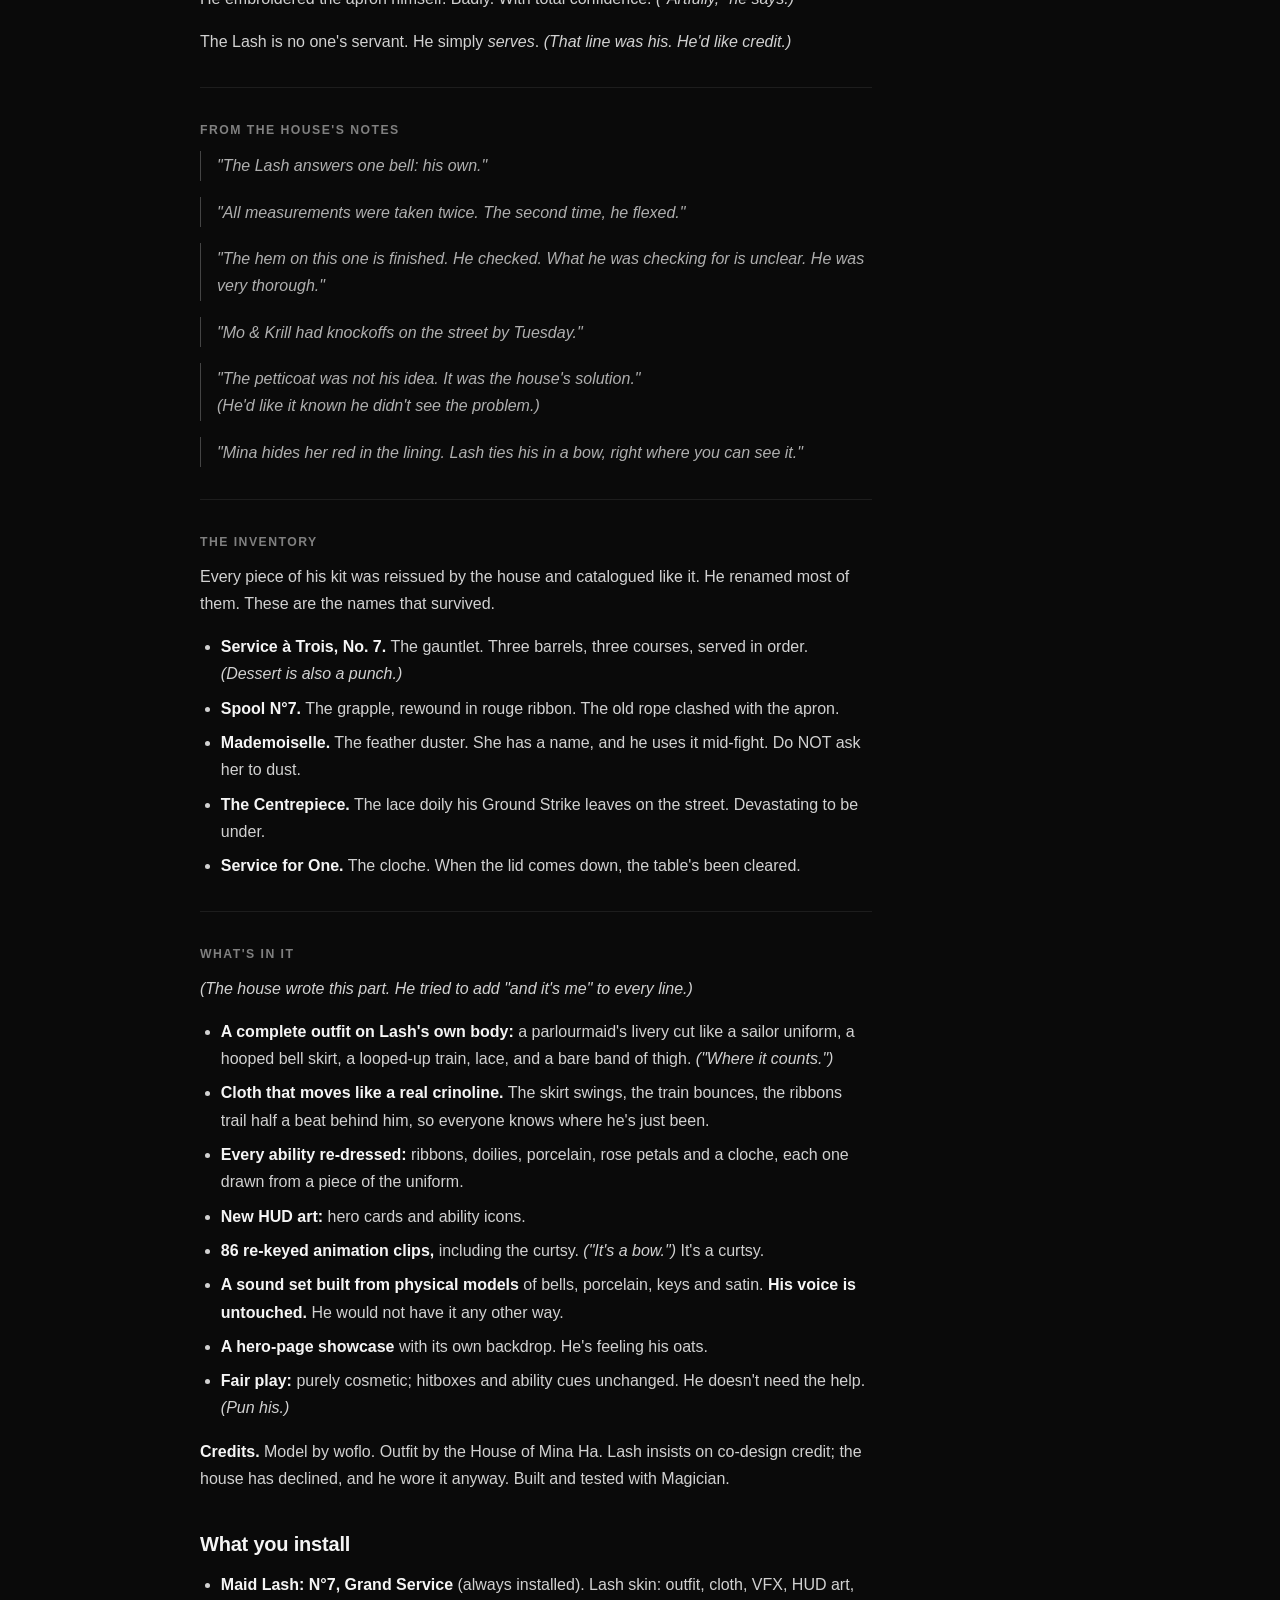
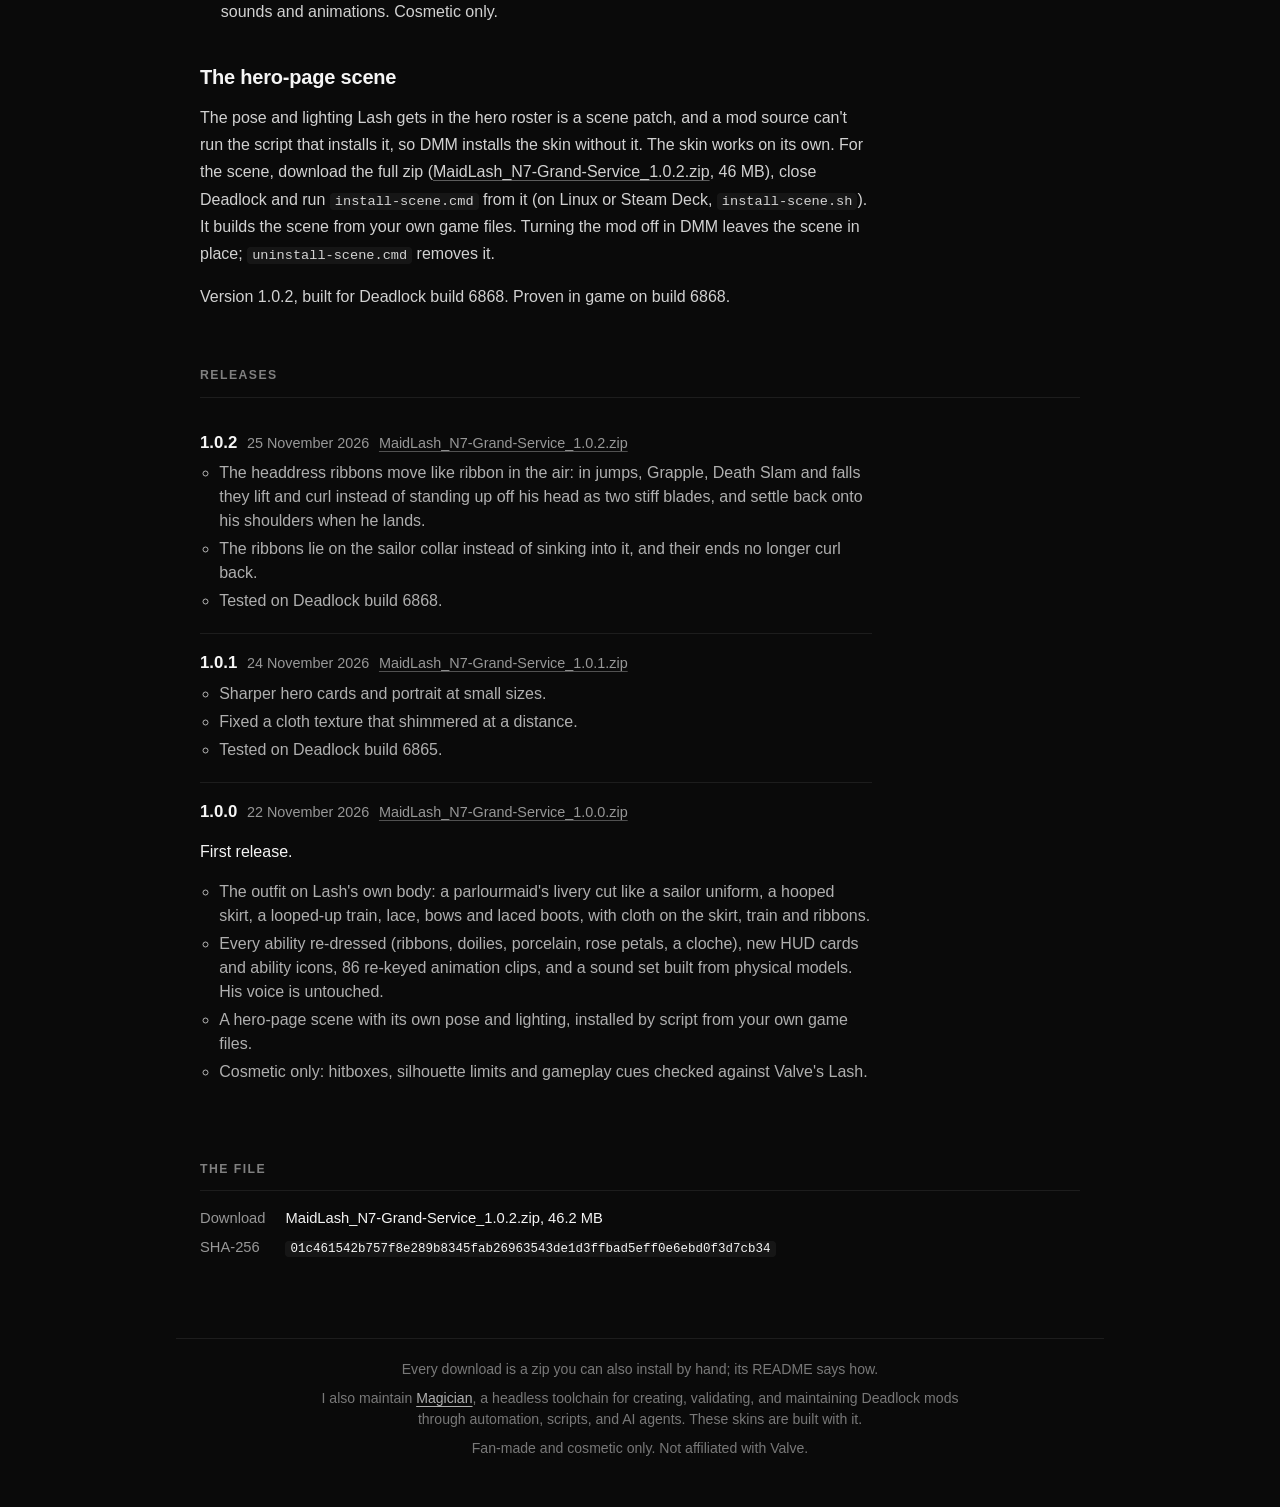
==== commit b12d464f: "Magician is public" ====
--- a/maid-lash/index.html
+++ b/maid-lash/index.html
@@ -340,7 +340,7 @@
 </main>
 <footer class="foot wrap">
 <p>Every download is a zip you can also install by hand; its README says how.</p>
-<p>I also maintain <a href="https://github.com/worflor/magician">Magician</a>, a headless toolchain for creating, validating, and maintaining Deadlock mods through automation, scripts, and AI agents. These skins are built with it. <span class="aside">(Planning to release it publicly soon&trade;.)</span></p>
+<p>I also maintain <a href="https://github.com/worflor/magician">Magician</a>, a headless toolchain for creating, validating, and maintaining Deadlock mods through automation, scripts, and AI agents. These skins are built with it.</p>
 <p>Fan-made and cosmetic only. Not affiliated with Valve.</p>
 </footer>
 <script>
